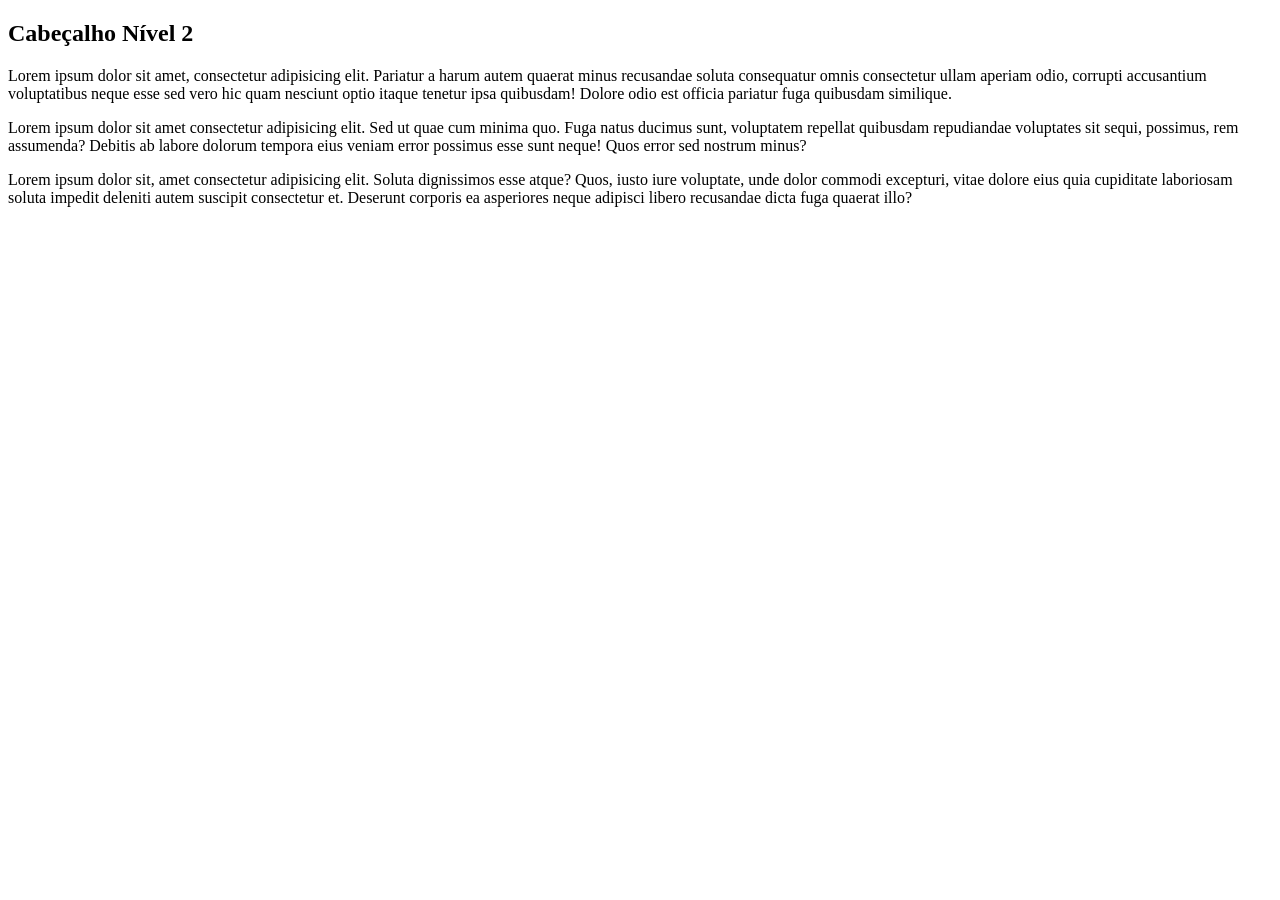
==== index.html @ 10949e0d "Add files via upload" ====
<!DOCTYPE html>
<html lang="pt-br">
<head>
    <meta charset="UTF-8">
    <meta name="viewport" content="width=device-width, initial-scale=1.0">
    <title>Questão 03 - Prova B3</title>
    <link rel="stylesheet" href="/Q3-prova3b/q03.css">
</head>
<body>
    <h2 class="cb1">Cabeçalho Nível 2</h2>

    <p>Lorem ipsum dolor sit amet, consectetur adipisicing elit. Pariatur a harum autem quaerat minus recusandae soluta consequatur omnis consectetur ullam aperiam odio, corrupti accusantium voluptatibus neque esse sed vero hic quam nesciunt optio itaque tenetur ipsa quibusdam! Dolore odio est officia pariatur fuga quibusdam similique.</p>

    <p>Lorem ipsum dolor sit amet consectetur adipisicing elit. Sed ut quae cum minima quo. Fuga natus ducimus sunt, voluptatem repellat quibusdam repudiandae voluptates sit sequi, possimus, rem assumenda? Debitis ab labore dolorum tempora eius veniam error possimus esse sunt neque! Quos error sed nostrum minus?</p>

    <p>Lorem ipsum dolor sit, amet consectetur adipisicing elit. Soluta dignissimos esse atque? Quos, iusto iure voluptate, unde dolor commodi excepturi, vitae dolore eius quia cupiditate laboriosam soluta impedit deleniti autem suscipit consectetur et. Deserunt corporis ea asperiores neque adipisci libero recusandae dicta fuga quaerat illo?</p>   
</body>
</html>
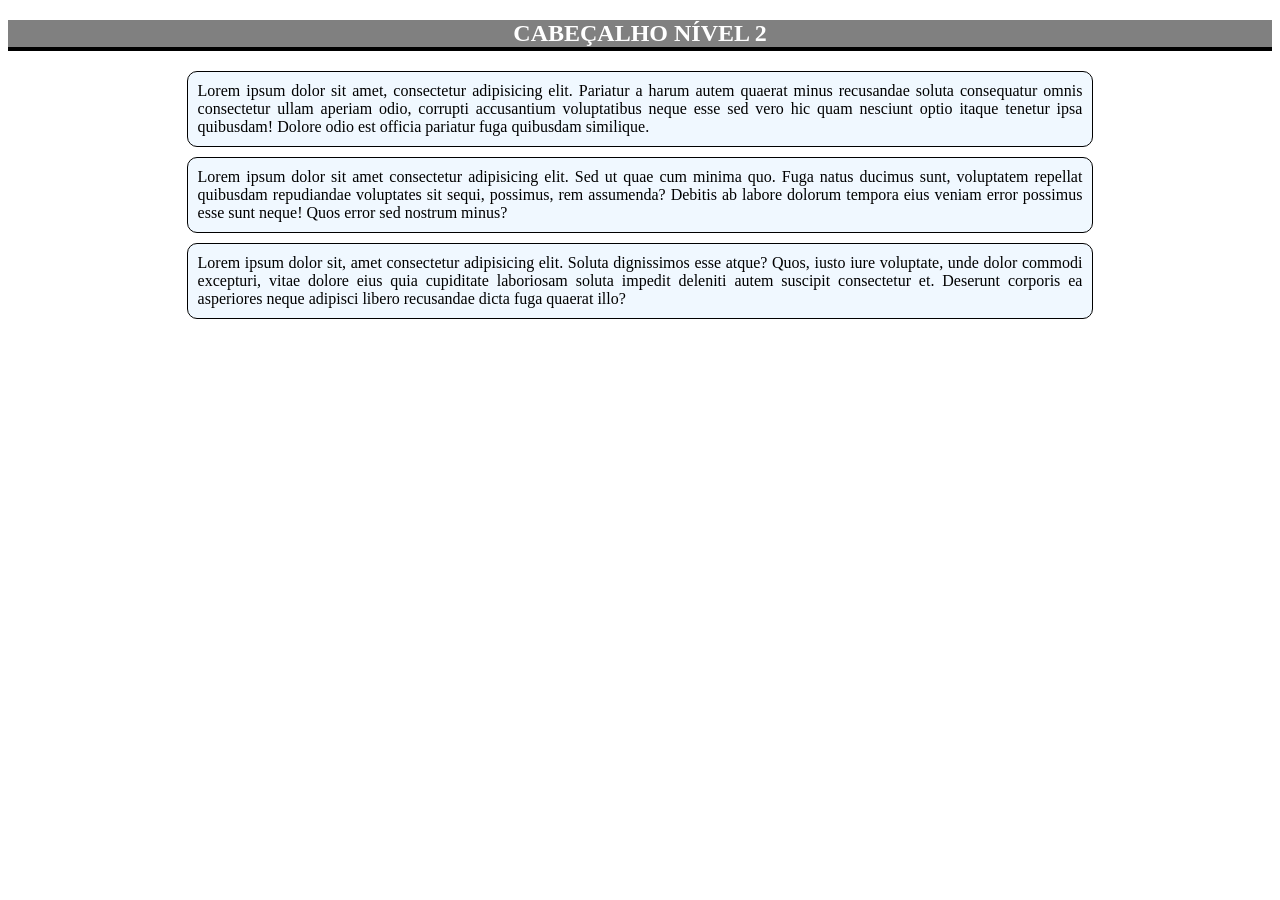
==== commit 27019c32: "alterando o endereço do href css" ====
--- a/index.html
+++ b/index.html
@@ -4,7 +4,7 @@
     <meta charset="UTF-8">
     <meta name="viewport" content="width=device-width, initial-scale=1.0">
     <title>Questão 03 - Prova B3</title>
-    <link rel="stylesheet" href="/Q3-prova3b/q03.css">
+    <link rel="stylesheet" href="q03.css">
 </head>
 <body>
     <h2 class="cb1">Cabeçalho Nível 2</h2>
@@ -15,4 +15,4 @@
 
     <p>Lorem ipsum dolor sit, amet consectetur adipisicing elit. Soluta dignissimos esse atque? Quos, iusto iure voluptate, unde dolor commodi excepturi, vitae dolore eius quia cupiditate laboriosam soluta impedit deleniti autem suscipit consectetur et. Deserunt corporis ea asperiores neque adipisci libero recusandae dicta fuga quaerat illo?</p>   
 </body>
-</html>+</html>
--- a/q03.css
+++ b/q03.css
@@ -0,0 +1,18 @@
+.cb1 {
+    color: white;
+    background-color: gray;
+    border-bottom: 4px solid black;
+    text-transform: uppercase;
+    text-align: center;
+}
+
+p {
+    background-color: aliceblue;
+    text-align: justify;
+    border: 1px solid black;
+    border-radius: 10px;
+    width: 70%;
+    margin: auto;
+    margin-bottom: 10px;
+    padding: 10px;
+}
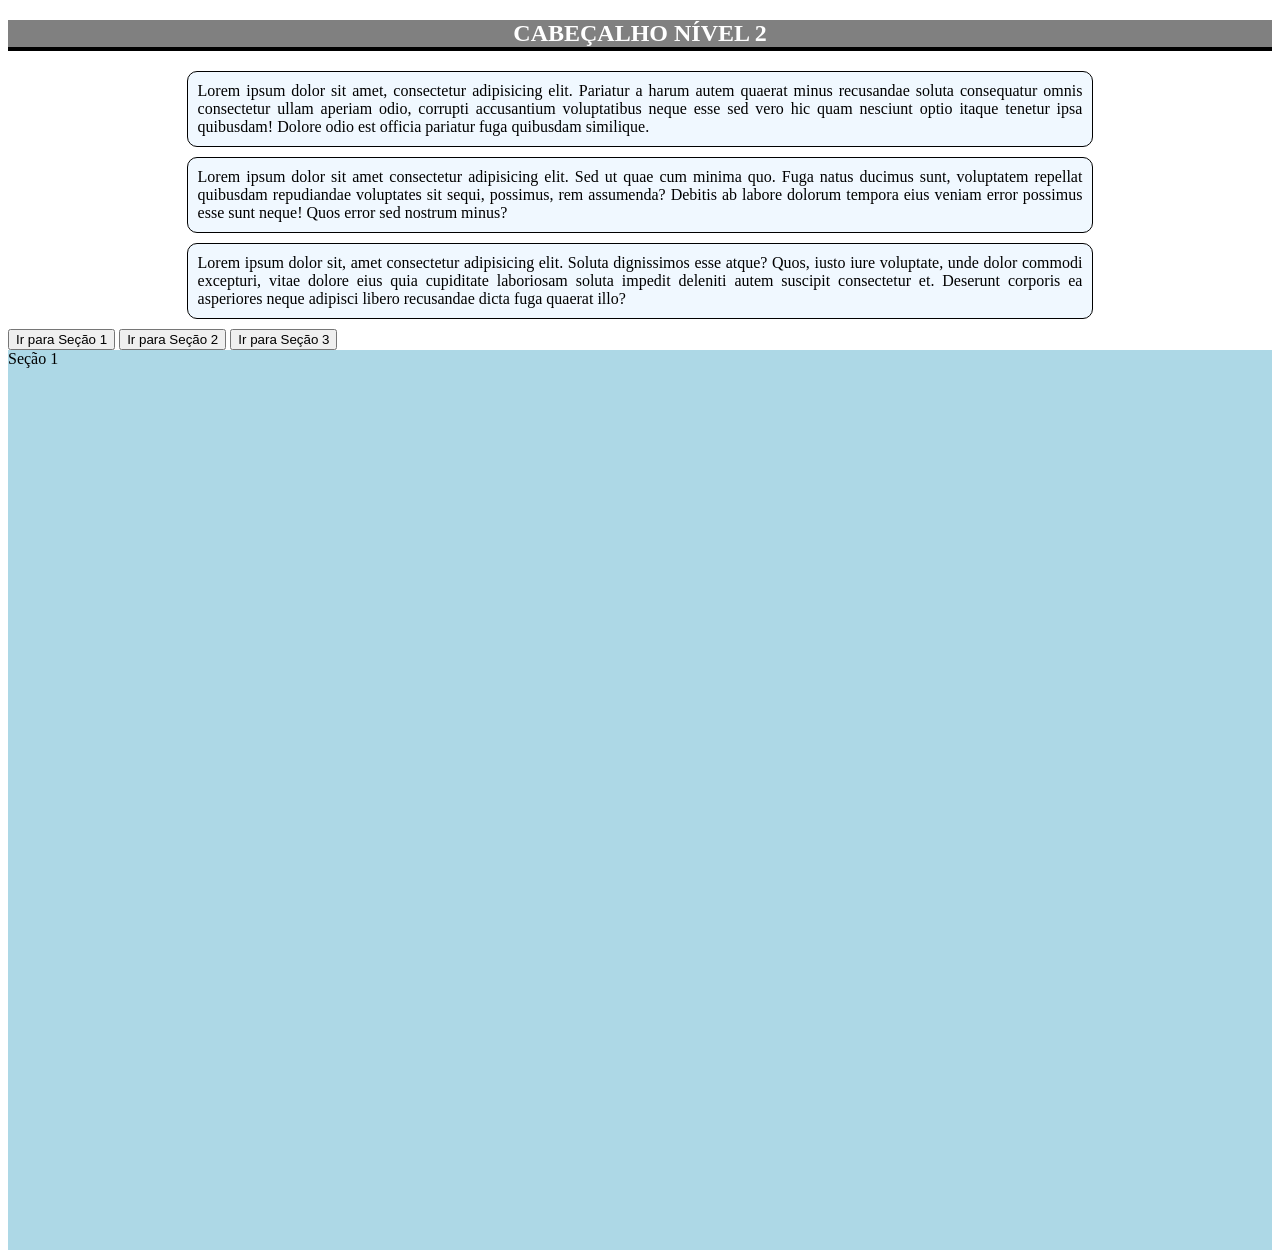
==== commit 47f51d8a: "Atualizei o código da prova do 3° Bimestre de Autoria Web, inclementando mais com uma outra parte (c" ====
--- a/index.html
+++ b/index.html
@@ -5,8 +5,24 @@
     <meta name="viewport" content="width=device-width, initial-scale=1.0">
     <title>Questão 03 - Prova B3</title>
     <link rel="stylesheet" href="q03.css">
+
+    <style>
+/* Adicione o estilo para scroll-behavior: smooth */
+.scroll-container {
+display: flex;
+overflow-x: scroll;
+scroll-behavior: smooth;
+width: 100%;
+}
+.section {
+min-width: 100vw;
+height: 100vh;
+}
+</style>
+    
 </head>
 <body>
+    <!-- Código HTML da Porva de Autoria Web - 3B -->
     <h2 class="cb1">Cabeçalho Nível 2</h2>
 
     <p>Lorem ipsum dolor sit amet, consectetur adipisicing elit. Pariatur a harum autem quaerat minus recusandae soluta consequatur omnis consectetur ullam aperiam odio, corrupti accusantium voluptatibus neque esse sed vero hic quam nesciunt optio itaque tenetur ipsa quibusdam! Dolore odio est officia pariatur fuga quibusdam similique.</p>
@@ -14,5 +30,28 @@
     <p>Lorem ipsum dolor sit amet consectetur adipisicing elit. Sed ut quae cum minima quo. Fuga natus ducimus sunt, voluptatem repellat quibusdam repudiandae voluptates sit sequi, possimus, rem assumenda? Debitis ab labore dolorum tempora eius veniam error possimus esse sunt neque! Quos error sed nostrum minus?</p>
 
     <p>Lorem ipsum dolor sit, amet consectetur adipisicing elit. Soluta dignissimos esse atque? Quos, iusto iure voluptate, unde dolor commodi excepturi, vitae dolore eius quia cupiditate laboriosam soluta impedit deleniti autem suscipit consectetur et. Deserunt corporis ea asperiores neque adipisci libero recusandae dicta fuga quaerat illo?</p>   
+    <!-- -->
+
+<button onclick="scrollToSection(1)">Ir para Seção 1</button>
+<button onclick="scrollToSection(2)">Ir para Seção 2</button>
+<button onclick="scrollToSection(3)">Ir para Seção 3</button>
+
+<div class="scroll-container" id="scrollContainer">
+<div class="section" style="background-color: lightblue;">Seção 1</div>
+<div class="section" style="background-color: lightgreen;">Seção 2</div>
+<div class="section" style="background-color: lightcoral;">Seção 3</div>
+</div>
+
+
+<script>
+function scrollToSection(sectionNumber) {
+const container = document.getElementById('scrollContainer');
+const sectionWidth = container.scrollWidth / container.children.length;
+container.scrollLeft = sectionWidth * (sectionNumber - 1);
+}
+</script>
+
 </body>
 </html>
+</body>
+</html>
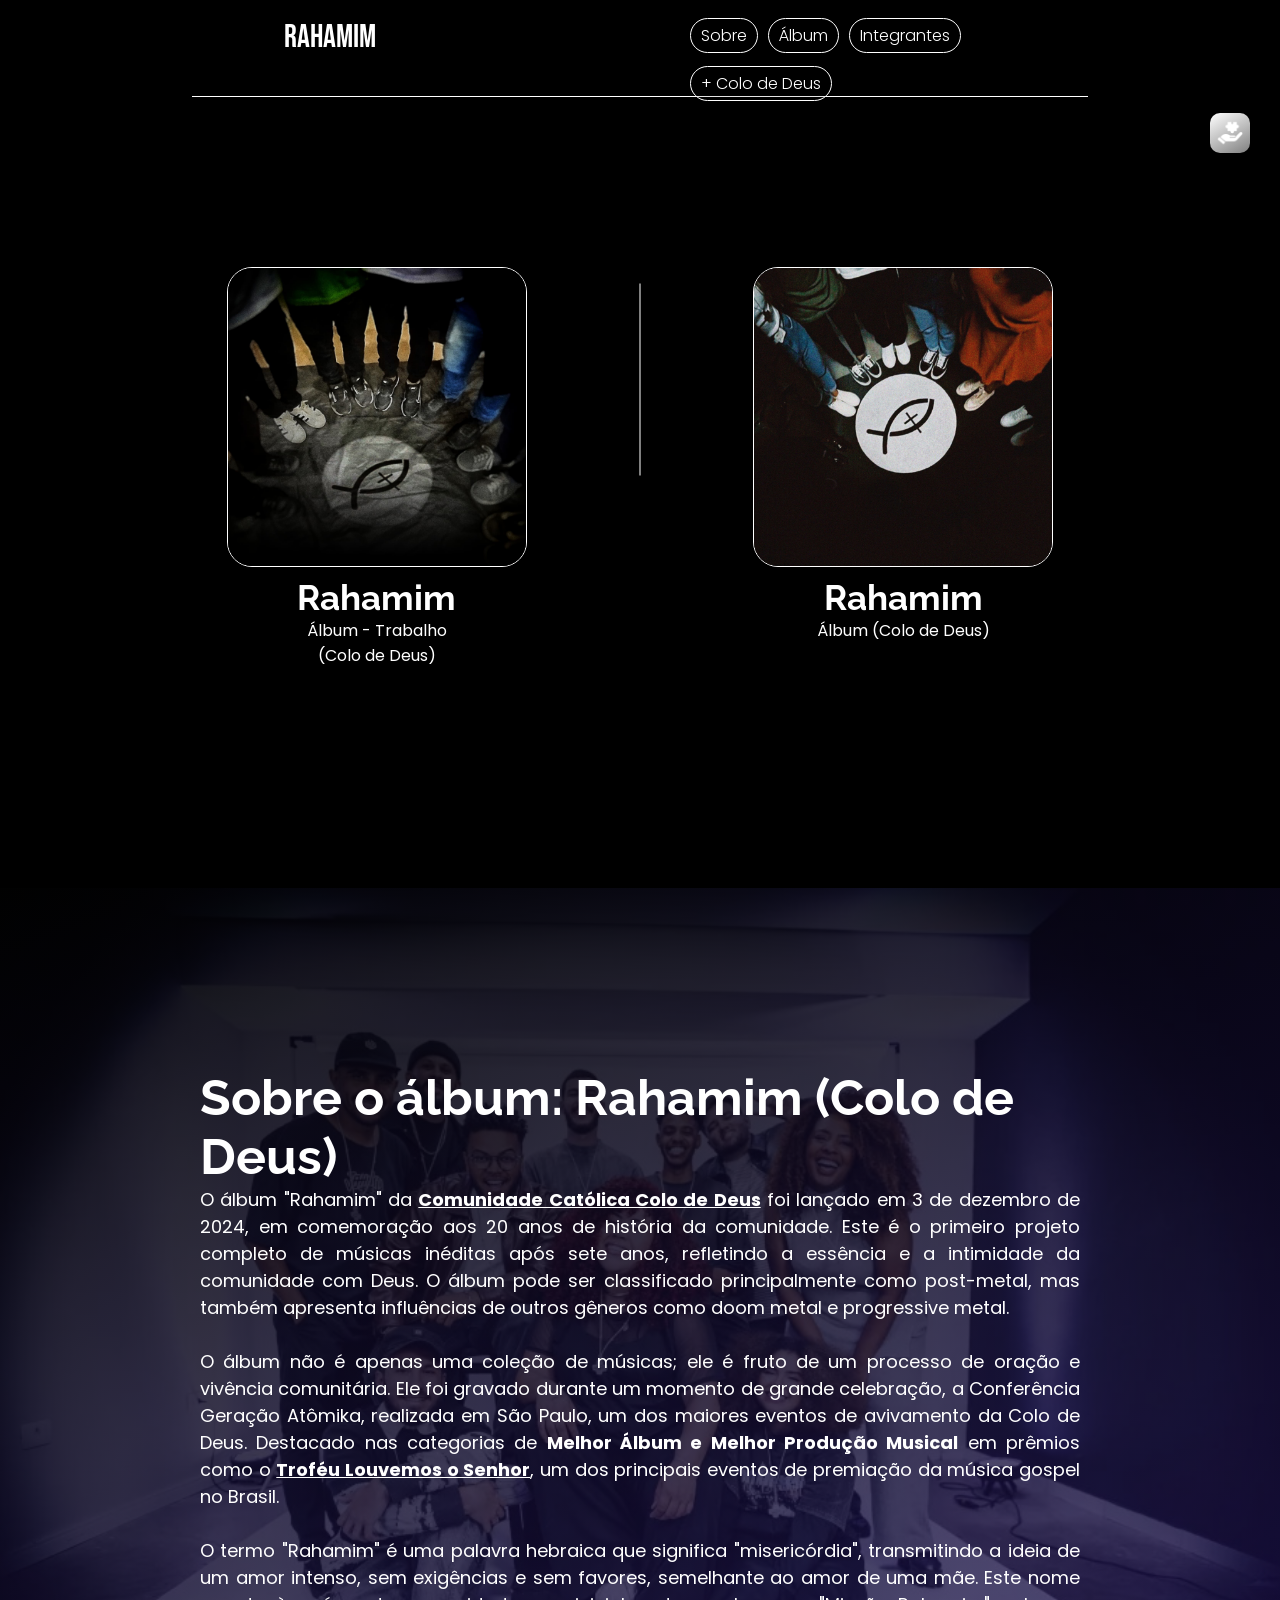
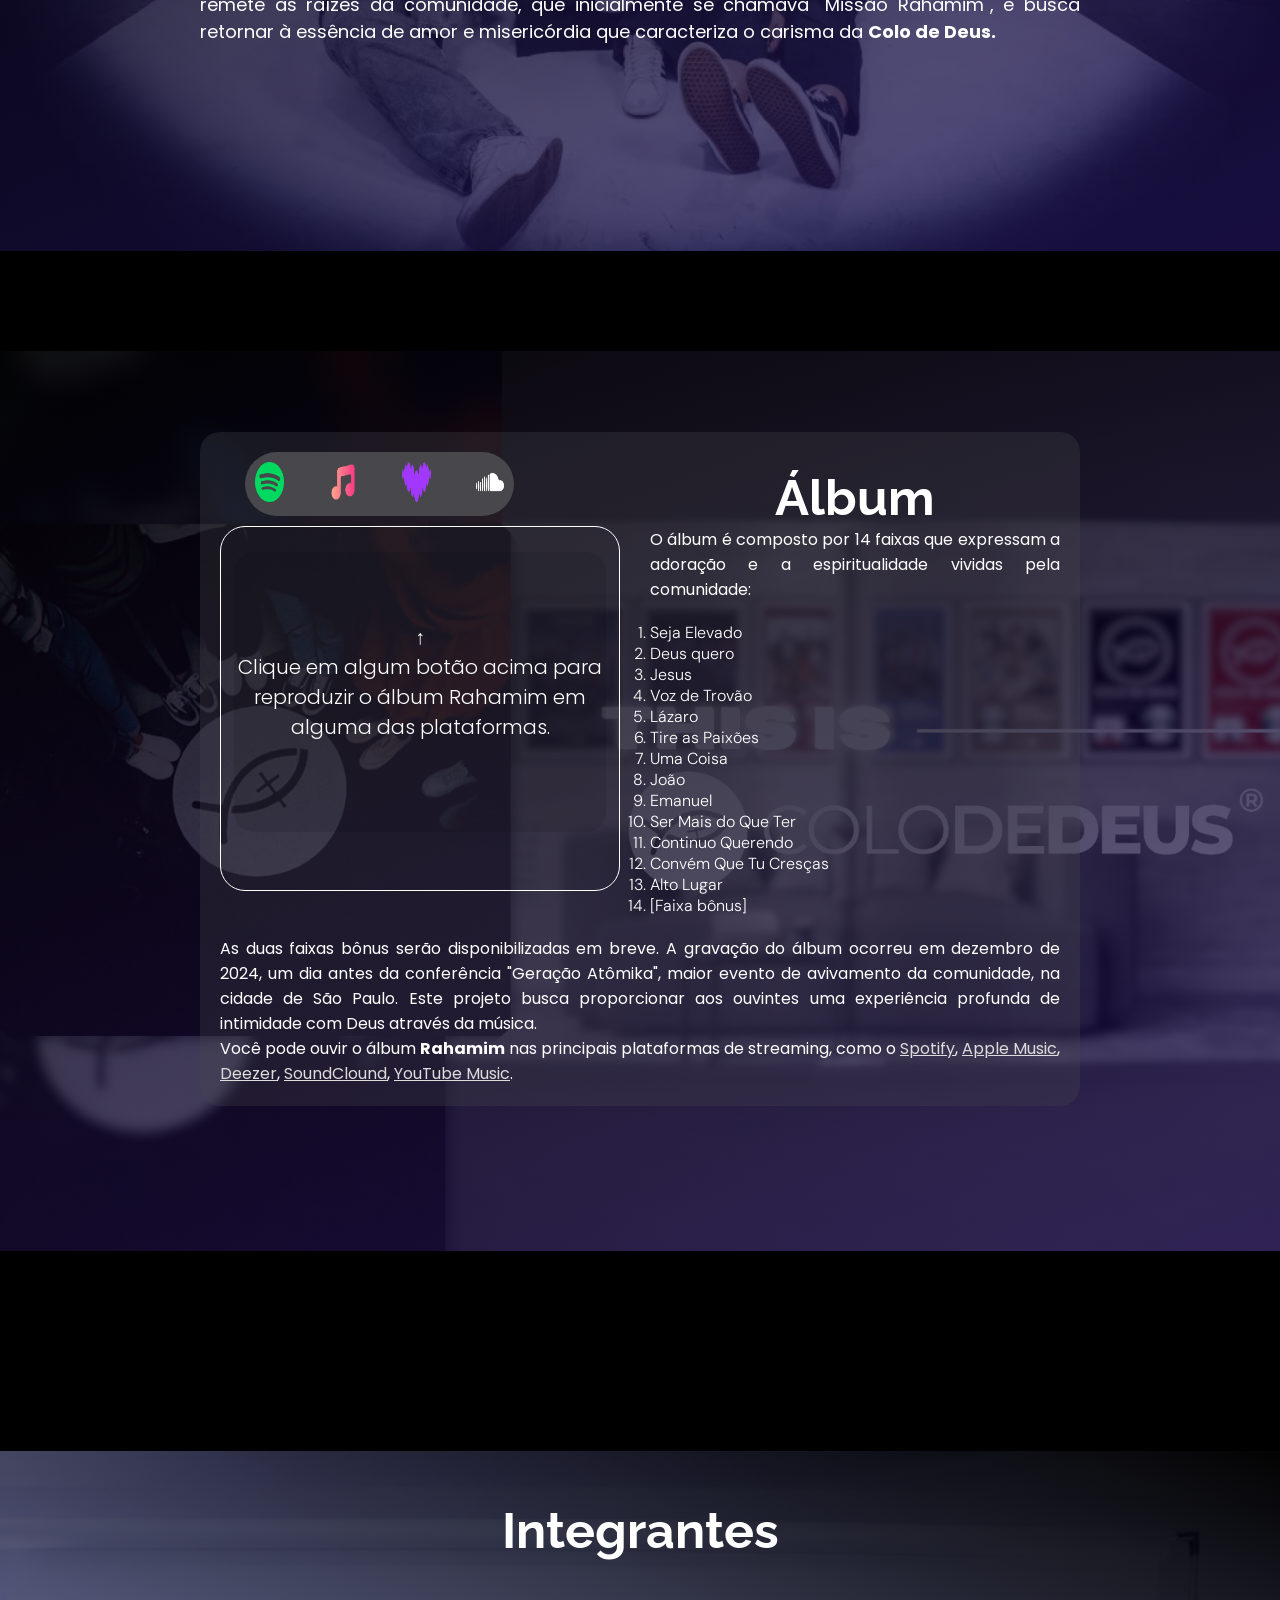
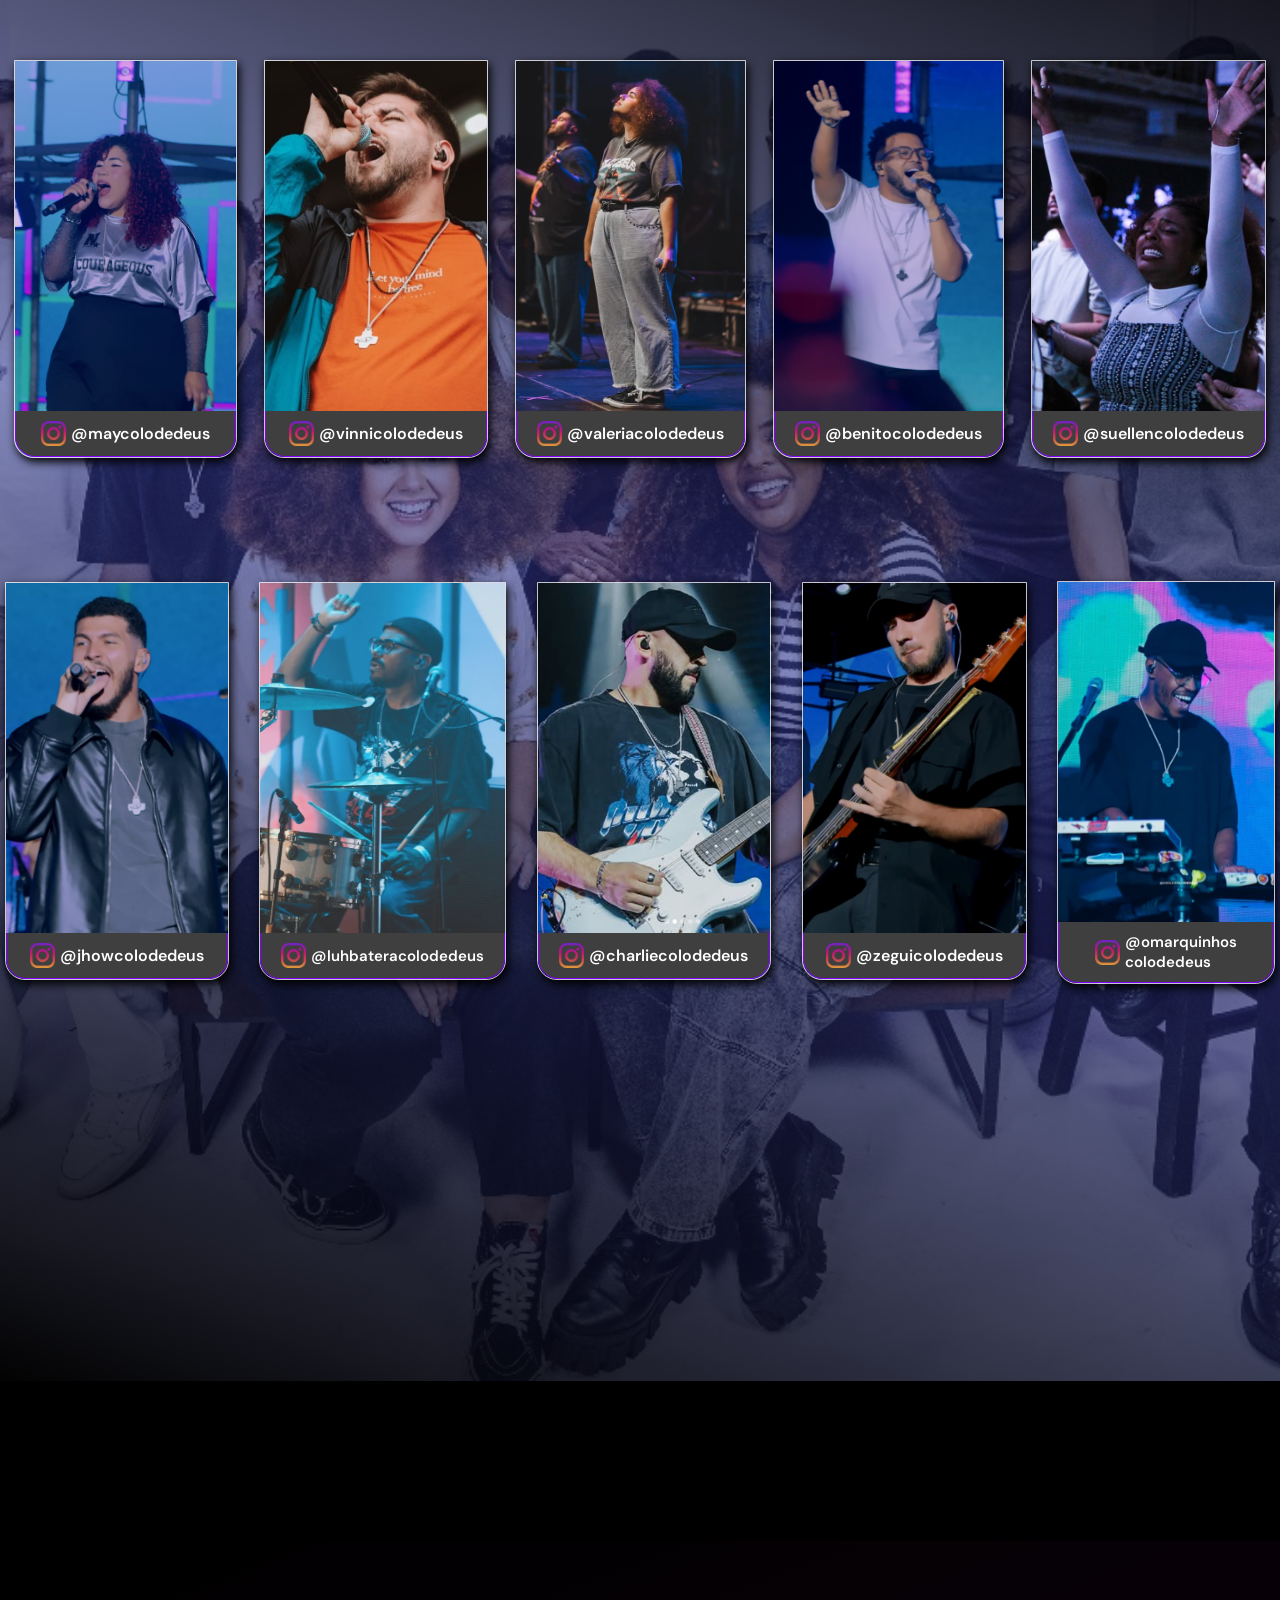
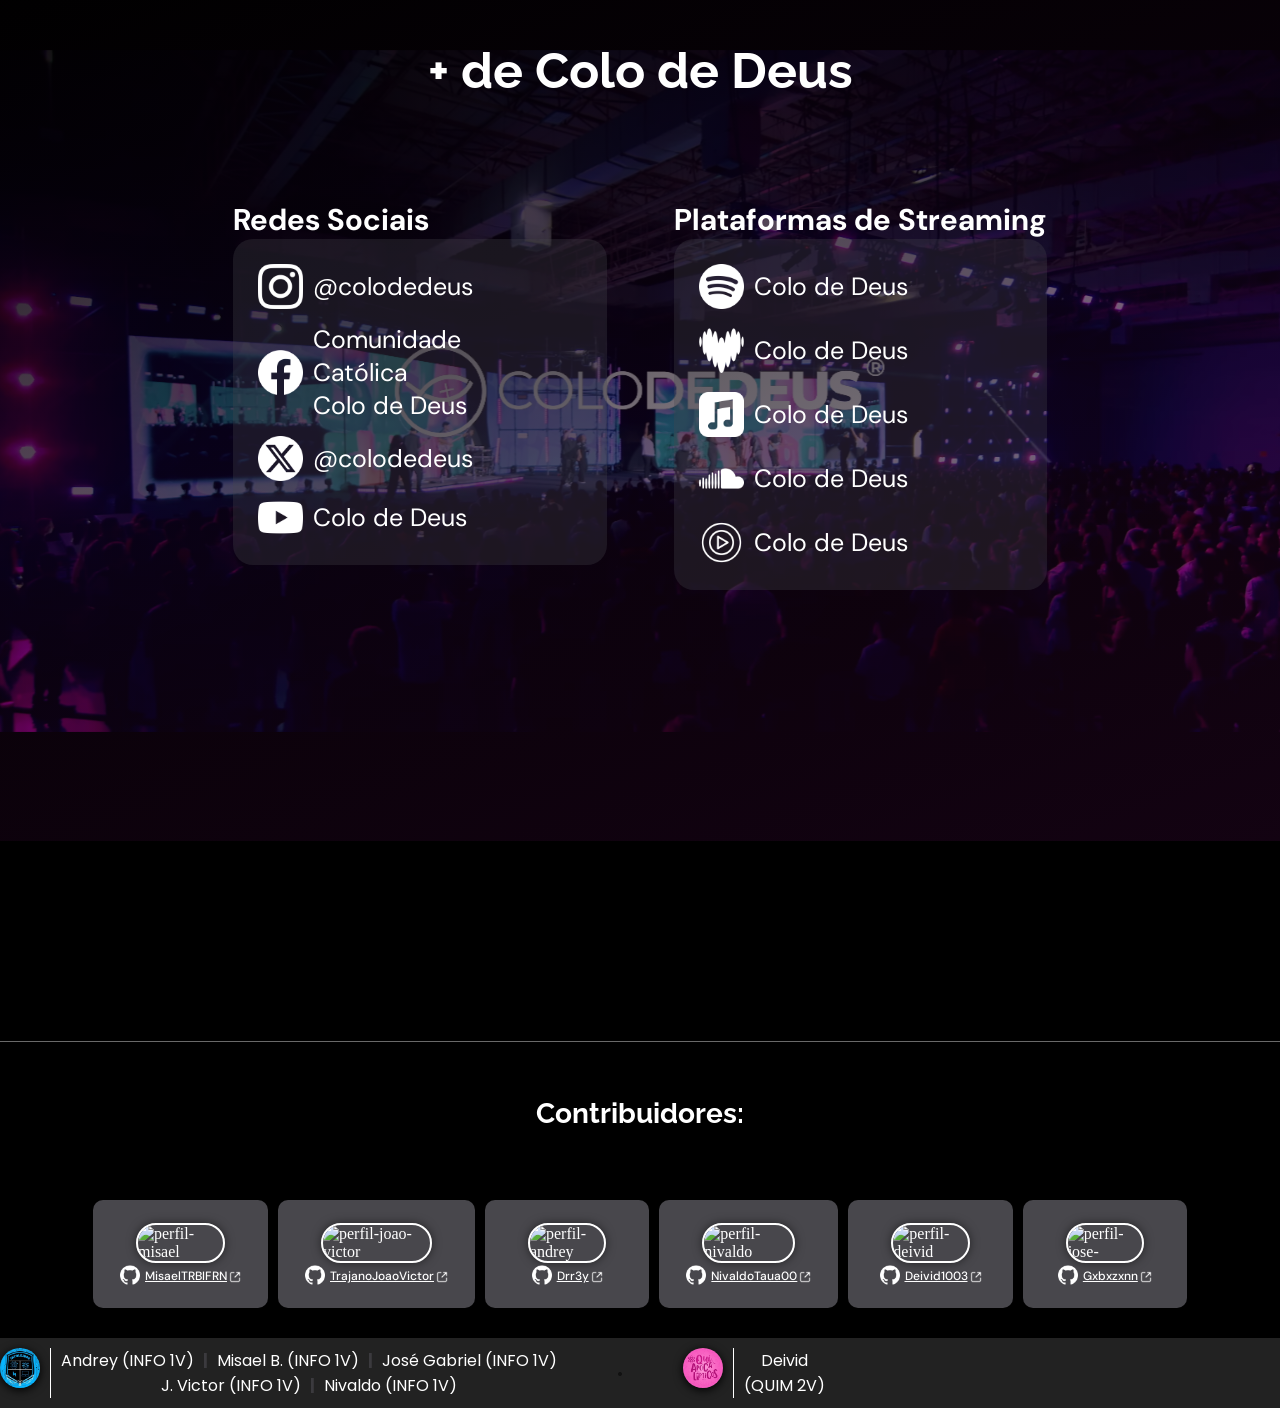
==== commit e54ab42f: "Add files via upload" ====
--- a/index.html
+++ b/index.html
@@ -3,55 +3,499 @@
 <head>
     <meta charset="UTF-8">
     <meta name="viewport" content="width=device-width, initial-scale=1.0">
-    <title>Questão 03 - Prova B3</title>
-    <link rel="stylesheet" href="q03.css">
-
-    <style>
-/* Adicione o estilo para scroll-behavior: smooth */
-.scroll-container {
-display: flex;
-overflow-x: scroll;
-scroll-behavior: smooth;
-width: 100%;
-}
-.section {
-min-width: 100vw;
-height: 100vh;
-}
-</style>
-    
+    <title>Rahamim (álbum) - Arte I</title>
+    <link rel="icon" href="images/icons/icon-cd.ico" type="image.ico">
+    <link rel="stylesheet" href="styles/style.css">
+    <link rel="stylesheet" href="styles/mobile.css">
 </head>
 <body>
-    <!-- Código HTML da Porva de Autoria Web - 3B -->
-    <h2 class="cb1">Cabeçalho Nível 2</h2>
-
-    <p>Lorem ipsum dolor sit amet, consectetur adipisicing elit. Pariatur a harum autem quaerat minus recusandae soluta consequatur omnis consectetur ullam aperiam odio, corrupti accusantium voluptatibus neque esse sed vero hic quam nesciunt optio itaque tenetur ipsa quibusdam! Dolore odio est officia pariatur fuga quibusdam similique.</p>
-
-    <p>Lorem ipsum dolor sit amet consectetur adipisicing elit. Sed ut quae cum minima quo. Fuga natus ducimus sunt, voluptatem repellat quibusdam repudiandae voluptates sit sequi, possimus, rem assumenda? Debitis ab labore dolorum tempora eius veniam error possimus esse sunt neque! Quos error sed nostrum minus?</p>
-
-    <p>Lorem ipsum dolor sit, amet consectetur adipisicing elit. Soluta dignissimos esse atque? Quos, iusto iure voluptate, unde dolor commodi excepturi, vitae dolore eius quia cupiditate laboriosam soluta impedit deleniti autem suscipit consectetur et. Deserunt corporis ea asperiores neque adipisci libero recusandae dicta fuga quaerat illo?</p>   
-    <!-- -->
-
-<button onclick="scrollToSection(1)">Ir para Seção 1</button>
-<button onclick="scrollToSection(2)">Ir para Seção 2</button>
-<button onclick="scrollToSection(3)">Ir para Seção 3</button>
-
-<div class="scroll-container" id="scrollContainer">
-<div class="section" style="background-color: lightblue;">Seção 1</div>
-<div class="section" style="background-color: lightgreen;">Seção 2</div>
-<div class="section" style="background-color: lightcoral;">Seção 3</div>
-</div>
-
-
-<script>
-function scrollToSection(sectionNumber) {
-const container = document.getElementById('scrollContainer');
-const sectionWidth = container.scrollWidth / container.children.length;
-container.scrollLeft = sectionWidth * (sectionNumber - 1);
-}
-</script>
-
+
+    <header id="main-header">
+        <div class="container">
+            <div class="rahamim-link-index">
+                <a href="index.html" class="a-h1">
+                    <h1>Rahamim</h1>
+                </a>
+            </div>
+            <nav id="navId">
+                <img src="images/icons/burguer-icon.png" alt="burger-icon" class="burger-icon" onclick="clickMenu()">
+                <img src="/images/icons/cancel-icon.png" alt="cancel-icon" class="cancel-icon">
+                <div id="itemsNav">
+                    <ul>
+                        <li>
+                            <a href="#sobre" class="a-sobre">Sobre</a>
+                        </li>
+                        <li>
+                            <a href="#album" class="a-album">Álbum</a>
+                        </li>
+                        <li>
+                            <a href="#int" class="a-integrantes">Integrantes</a>
+                        </li>
+                        <li>
+                            <a href="#coloDeDeus" id="cd" class="a-cd">+ Colo de Deus</a>
+                        </li>
+                    </ul>
+                </div>
+            </nav>
+        </div>
+    </header>
+
+    <div class="contribuir" id="contribuidores">
+        <a href="#f-contribuidores" class="cont">
+            <img src="images/icons/contribuir-icon.png" alt="icon-contribuir">
+            <p class="tooltip-text-cont-ts">Contribuidores</p>
+        </a>
+    </div>
+
+    <hr>
+    
+    <main>
+        <section id="inicio">
+            <article class="main-trb1">
+                <div class="main-box-trb">
+                    <a href="images/album-trabalho.png" target="_blank" class="orig">
+                        <img src="images/album-trabalho.png" alt="rahamim-capa" class="main-img">
+                        <p class="tooltip-text-orig-trb1" id="tooltip-text-orig">Álbum reproduzido</p>
+                        <img src="images/icons/link-externo-icon.png" alt="extern-link-icon" class="extern-link-icon">
+                    </a>
+                </div>
+                <h4>Rahamim </h4>
+                <p>Álbum  - Trabalho <br> (Colo de Deus)</p>
+                
+            </article>
+            <article class="main-trb2">
+                
+                <div class="main-box-trb2">
+                    <a href="images/rahamim-cd.jpg" target="_blank" class="orig">
+                        <img src="images/rahamim-cd.jpg" alt="rahamim-capa" class="main-img">
+                        <p class="tooltip-text-orig" id="tooltip-text-orig">Álbum original</p>
+                        <img src="images/icons/link-externo-icon.png" alt="extern-link-icon" class="extern-link-icon">
+                    </a>
+                </div>
+                <h4>Rahamim</h4>
+                <p>Álbum (Colo de Deus)</p>
+                
+            </article>
+        </section>
+        
+        <section id="sobre">
+            <article class="sobre-art">
+                <h2 class="main-h2">Sobre o álbum: Rahamim (Colo de Deus)</h2>
+                
+                <p>O álbum "Rahamim" da <b><a href="https://www.colodedeus.com/" target="_blank" class="m-a">Comunidade Católica Colo de Deus</a></b> foi lançado em 3 de dezembro de 2024, em comemoração aos 20 anos de história da comunidade. Este é o primeiro projeto completo de músicas inéditas após sete anos, refletindo a essência e a intimidade da comunidade com Deus. O álbum pode ser classificado principalmente como post-metal, mas também apresenta influências de outros gêneros como doom metal e progressive metal. 
+
+                <br><br>
+
+                O álbum não é apenas uma coleção de músicas; ele é fruto de um processo de oração e vivência comunitária. Ele foi gravado durante um momento de grande celebração, a Conferência Geração Atômika, realizada em São Paulo, um dos maiores eventos de avivamento da Colo de Deus. Destacado nas categorias de <b>Melhor Álbum e Melhor Produção Musical</b> em prêmios como o <b><a href="https://tv.cancaonova.com/programa/trofeu-louvemos-o-senhor/" target="_blank" class="m-a">Troféu Louvemos o Senhor</a></b>, um dos principais eventos de premiação da música gospel no Brasil.
+                    
+                <br><br>
+
+                O termo "Rahamim" é uma palavra hebraica que significa "misericórdia", transmitindo a ideia de um amor intenso, sem exigências e sem favores, semelhante ao amor de uma mãe. Este nome remete às raízes da comunidade, que inicialmente se chamava "Missão Rahamim", e busca retornar à essência de amor e misericórdia que caracteriza o carisma da <b>Colo de Deus.</b></br>
+
+                </article>
+        </section>
+
+        <section id="album">
+            <article class="art-album">
+
+                <!-- Copilot generated -->
+                <div id="streamingOptions">
+                    <div class="iframes">
+                        <a onclick="changeIframe('spotify')" class="sp">
+                            <img src="/images/icons/spotify-icon-nobg.png" alt="Spotify">
+                            <p class="tooltip-text-sp">Spotify</p>
+                        </a>
+                    
+                        <a onclick="changeIframe('apple')" class="ap">
+                            <img src="/images/icons/am-icon-nobg.png" alt="Apple Music"> 
+                            <p class="tooltip-text-ap">Apple Music</p>
+                        </a>
+                    
+                        <a onclick="changeIframe('deezer')" class="de">
+                            <img src="/images/icons/deezer-icon-nogb.png" alt="Deezer">
+                            <p class="tooltip-text-de">Deezer</p>
+                        </a>
+                    
+                        <a onclick="changeIframe('soundcloud')" class="sc">
+                            <img src="/images/icons/soundcloud-icon.png" alt="SoundCloud">
+                            <p class="tooltip-text-sc">SoundClound</p>
+                        </a>
+                    </div>
+                    
+                    <iframe id="boxIframe" width="400" height="365" frameborder="0" allowtransparency="true" allow="encrypted-media" src="a.html">
+                    </iframe>
+
+                </div>
+
+                <h2 class="title-album">Álbum</h2>
+
+                <p class="p-album">O álbum é composto por 14 faixas que expressam a adoração e a espiritualidade vividas pela comunidade:
+                </p>
+
+                <ol class="musicas">    
+                    <li>Seja Elevado</li>
+                    <li>Deus quero</li>
+                    <li>Jesus</li>
+                    <li>Voz de Trovão</li>
+                    <li>Lázaro</li>
+                    <li>Tire as Paixões</li>
+                    <li>Uma Coisa</li>
+                    <li>João</li>
+                    <li>Emanuel</li>
+                    <li>Ser Mais do Que Ter</li>
+                    <li>Continuo Querendo</li>
+                    <li>Convém Que Tu Cresças</li>
+                    <li>Alto Lugar</li>
+                    <li>[Faixa bônus]</li>
+                </ol>
+                <p>As duas faixas bônus serão disponibilizadas em breve.
+                    A gravação do álbum ocorreu em dezembro de 2024, um dia antes da conferência "Geração Atômika", maior evento de avivamento da comunidade, na cidade de São Paulo. Este projeto busca proporcionar aos ouvintes uma experiência profunda de intimidade com Deus através da música.
+                    <br>
+                    Você pode ouvir o álbum <b>Rahamim</b> nas principais plataformas de streaming, como o 
+                    <a href="https://open.spotify.com/intl-pt/album/2S815H9WNQOhHU3jviAyqM?si=Y8VjL4ZXQn-hs0il_oJakA" target="_blank" class="a-sp">Spotify</a>, 
+                    <a href="https://music.apple.com/pt/album/rahamim/1782195660" target="_blank" class="a-am">Apple Music</a>, 
+                    <a href="https://deezer.page.link/skzeUM6SeK9wL3Pg6" target="_blank" class="a-de">Deezer</a>, 
+                    <a href="https://soundcloud.com/colodedeus/sets/rahamim-4?utm_source=clipboard&utm_campaign=wtshare&utm_medium=widget&utm_content=https%253A%252F%252Fsoundcloud.com%252Fcolodedeus%252Fsets%252Frahamim-4" target="_blank" class="a-sc">SoundClound</a>, 
+                    <a href="https://music.youtube.com/playlist?list=OLAK5uy_kKvP1IwUneSCOeg9b4y6Ef0PcdqsPXBMQ&si=kKPxIAAWjjGvR-Nk" target="_blank" class="a-ym">YouTube Music</a>.
+                </p> 
+            </article>
+        </section>
+
+        <section id="integrantes">
+            <article class="int-art">
+                <h2 class="main-h2" id="int">Integrantes</h2>
+
+                <div class="int-content">
+                    <div class="first-int-content">
+
+                        <div class="may-integrantes">
+                            <img src="images/mayara-hr.png" alt="mayara-hr">
+                            <div class="text-bottom-int">
+                                <a href="https://www.instagram.com/maycolodedeus?utm_source=ig_web_button_share_sheet&igsh=ZDNlZDc0MzIxNw==" target="_blank">
+                                    <img src="images/icons/instagram-icon-rgb.png" alt="instagram-icon-rgb" class="insta-rgb">
+                                    @maycolodedeus
+                                </a>
+                            </div>
+                        </div>
+
+                        <div class="vinni-integrantes">
+                            <img src="images/vinni-hr.jpg" alt="vinni-hr">
+                            <div class="text-bottom-int">
+                                <a href="https://www.instagram.com/vinnicolodedeus?utm_source=ig_web_button_share_sheet&igsh=ZDNlZDc0MzIxNw==" target="_blank">
+                                    <img src="images/icons/instagram-icon-rgb.png" alt="instagram-icon-rgb" class="insta-rgb">
+                                    @vinnicolodedeus
+                                </a>
+                            </div>
+                        </div>
+    
+                        <div class="valeria-integrantes">
+                            <img src="images/valeria-hr.png" alt="valeria-hr">
+                            <div class="text-bottom-int">
+                                <a href="https://www.instagram.com/valeriacolodedeus?utm_source=ig_web_button_share_sheet&igsh=ZDNlZDc0MzIxNw==" target="_blank">
+                                    <img src="images/icons/instagram-icon-rgb.png" alt="instagram-icon-rgb" class="insta-rgb">
+                                    @valeriacolodedeus
+                                </a>
+                            </div>
+                        </div>
+
+                        <div class="benito-integrantes">
+                            <img src="images/benito-hr.png" alt="benito-hr">
+                            <div class="text-bottom-int">
+                                <a href="https://www.instagram.com/benitocolodedeus?utm_source=ig_web_button_share_sheet&igsh=ZDNlZDc0MzIxNw==" target="_blank">
+                                    <img src="images/icons/instagram-icon-rgb.png" alt="instagram-icon-rgb" class="insta-rgb">
+                                    @benitocolodedeus
+                                </a>
+                            </div>
+                        </div>
+                        
+                        <div class="suellen-integrantes">
+                            <img src="images/suellen-hr.png" alt="suellen-hr">
+                            <div class="text-bottom-int">
+                                <a href="https://www.instagram.com/suellencolodedeus?utm_source=ig_web_button_share_sheet&igsh=ZDNlZDc0MzIxNw==" target="_blank">
+                                    <img src="images/icons/instagram-icon-rgb.png" alt="instagram-icon-rgb" class="insta-rgb">
+                                    @suellencolodedeus
+                                </a>
+                            </div>
+                        </div>
+                    </div>
+
+                    <div class="second-int-content">
+                        <div class="jhow-integrantes">
+                            <img src="images/jhow-hr.png" alt="jhow-hr">
+                            <div class="text-bottom-int">
+                                <a href="https://www.instagram.com/jhowcolodedeus?utm_source=ig_web_button_share_sheet&igsh=ZDNlZDc0MzIxNw==" target="_blank">
+                                    <img src="images/icons/instagram-icon-rgb.png" alt="instagram-icon-rgb" class="insta-rgb">
+                                    @jhowcolodedeus
+                                </a>
+                            </div>
+                        </div>
+    
+                        <div class="luh-integrantes">
+                            <img src="images/luh-hr.png" alt="luh-hr">
+                            <div class="text-bottom-int">
+                                <a href="https://www.instagram.com/luhbateracolodedeus?utm_source=ig_web_button_share_sheet&igsh=ZDNlZDc0MzIxNw==" target="_blank">
+                                    <img src="images/icons/instagram-icon-rgb.png" alt="instagram-icon-rgb" class="insta-rgb">
+                                    @luhbateracolodedeus
+                                </a>
+                            </div>
+                        </div>
+    
+                        <div class="charlie-integrantes">
+                            <img src="images/charlie-hr.png" alt="charlie-hr">
+                            <div class="text-bottom-int">
+                                <a href="https://www.instagram.com/charliecolodedeus?utm_source=ig_web_button_share_sheet&igsh=ZDNlZDc0MzIxNw==" target="_blank">
+                                    <img src="images/icons/instagram-icon-rgb.png" alt="instagram-icon-rgb" class="insta-rgb">
+                                    @charliecolodedeus
+                                </a>
+                            </div>
+                        </div>
+    
+                        <div class="zegui-integrantes">
+                            <img src="images/zegui-vh.png" alt="zegui-hr">
+                            <div class="text-bottom-int">
+                                <a href="https://www.instagram.com/zeguicolodedeus?utm_source=ig_web_button_share_sheet&igsh=ZDNlZDc0MzIxNw==" target="_blank">
+                                    <img src="images/icons/instagram-icon-rgb.png" alt="instagram-icon-rgb" class="insta-rgb">
+                                    @zeguicolodedeus
+                                </a>
+                            </div>
+                        </div>
+                        
+                        <div class="marquinhos-integrantes">
+                            <img src="images/marquinhos-hr.png" alt="marquinhos-hr">
+                            <div class="text-bottom-int">
+                                <a href="https://www.instagram.com/omarquinhoscolodedeus?utm_source=ig_web_button_share_sheet&igsh=ZDNlZDc0MzIxNw==" target="_blank">
+                                    <img src="images/icons/instagram-icon-rgb.png" alt="instagram-icon-rgb" class="insta-rgb">
+                                    @omarquinhos <br> colodedeus
+                                </a>
+                            </div>
+                        </div>
+                    </div>
+
+                </div>
+
+            </article>
+        </section>
+
+        <section id="coloDeDeus">
+            <article class="art-cd">
+                <h2 id="h2-cd">+ de Colo de Deus</h2>
+
+                <div class="cd-container">
+                    <div class="redes-art">
+                        <h4>Redes Sociais</h4>
+                        <div class="container-redes">
+                            <!-- Instagram -->
+                            <div class="instagram"> 
+                                <a href="https://www.instagram.com/colodedeus?utm_source=ig_web_button_share_sheet&igsh=ZDNlZDc0MzIxNw==" target="_blank">
+                                <img src="images/icons/instagram-icon.png" alt="instagram-icon" height="45">
+                                @colodedeus
+                                <img src="images/icons/link-externo-icon-lf-rg.png" alt="link-externo-icon-lf-rg" class="link-externo-icon-lf">
+                                </a>
+                            </div>
+                            
+                            <!-- Facebook -->
+                            <div class="facebook">
+                                <a href="https://www.facebook.com/colodedeus/" target="_blank" style="text-align: left;">
+                                <img src="images/icons/facebook-icon.png" alt="facebook-icon" height="45">
+                                Comunidade Católica <br> Colo de Deus 
+                                <img src="images/icons/link-externo-icon-lf-rg.png" alt="link-externo-icon-lf-rg" class="link-externo-icon-lf">
+                            </a>
+                            </div>
+
+                            <!-- Twitter -->
+                            <div class="twitter">
+                                <a href="https://x.com/colodedeus" target="_blank">
+                                <img src="images/icons/twitter-icon.png" alt="twitter-icon" height="45">
+                                @colodedeus
+                                <img src="images/icons/link-externo-icon-lf-rg.png" alt="link-externo-icon-lf-rg" class="link-externo-icon-lf">
+                            </a>
+                            </div>
+
+                            <!-- Youtube -->
+                            <div class="youtube">
+                                <a href="https://youtube.com/@comunidadecolodedeus?si=nCYWatttTFELTcov" target="_blank">
+                                <img src="images/icons/youtube-icon.png" alt="youtube-icon" height="45">
+                                Colo de Deus
+                                <img src="images/icons/link-externo-icon-lf-rg.png" alt="link-externo-icon-lf-rg" class="link-externo-icon-lf">
+                            </a>
+                            </div>
+                        </div>
+                    </div>
+
+                    <div class="stre-art">
+                        <h4>Plataformas de Streaming</h4>
+                        <div class="container-strea">
+                            <!-- Spotify -->
+                            <div class="spotify"> 
+                                <img src="images/icons/spotify-icon.png" alt="spotify-icon" height="45">
+                                <a href="https://open.spotify.com/intl-pt/artist/1AY6YtpuVujP4Pa3ibD1M1?si=d2qfxKMFQEe5wmi7b1JBSA" target="_blank">
+                                    Colo de Deus
+                                <img src="images/icons/link-externo-icon-lf-rg.png" alt="link-externo-icon-lf-rg" class="link-externo-icon-rg">
+                                </a>
+                            </div>
+                            
+                            <!-- Deezer -->
+                            <div class="deezer">
+                                <img src="images/icons/deezer-icon-nobg-white.png" alt="deezer-icon" height="45">
+                                <a href="https://deezer.page.link/PeyLW43QG18coVZw7" target="_blank">
+                                    Colo de Deus
+                                <img src="images/icons/link-externo-icon-lf-rg.png" alt="link-externo-icon-lf-rg" class="link-externo-icon-rg">
+                                </a>
+                            </div>
+
+                            <!-- Apple Music -->
+                            <div class="apple-music">
+                                <img src="images/icons/apple-music-icon.png" alt="apple-music-icon" height="45">
+                                <a href="https://music.apple.com/us/artist/colo-de-deus/967566433" target="_blank">
+                                    Colo de Deus
+                                <img src="images/icons/link-externo-icon-lf-rg.png" alt="link-externo-icon-lf-rg" class="link-externo-icon-rg">
+                                </a>
+                            </div>
+
+                            <!-- SoundColud -->
+                            <div class="soundcloud">
+                                <img src="images/icons/soundcloud-icon.png" alt="soundCloud-icon" height="45">
+                                <a href="https://soundcloud.com/colodedeus?utm_source=clipboard&utm_medium=text&utm_campaign=social_sharing" target="_blank">
+                                    Colo de Deus
+                                <img src="images/icons/link-externo-icon-lf-rg.png" alt="link-externo-icon-lf-rg" class="link-externo-icon-rg">
+                                </a>
+                            </div>
+
+                            <!-- Youtube Music -->
+                            <div class="youtube-music">
+                                <img src="images/icons/youtube-music-icon.png" alt="youtube-music-icon" height="45">
+                                <a href="https://music.youtube.com/channel/UCAaNQ4uHme-u09nyi-2x1lQ?si=qkoSEn1d0IMnM57M" target="_blank">
+                                    Colo de Deus
+                                <img src="images/icons/link-externo-icon-lf-rg.png" alt="link-externo-icon-lf-rg" class="link-externo-icon-rg">
+                                </a>
+                            </div>
+                        </div>
+                    </div>
+                </div>
+            </article>
+        </section>
+    </main>
+    
+    <a href="#top" class="inicio-a" id="btnTop">
+        <img src="/images/icons/seta-para-cima-icon.png" alt="seta-icon">
+        <p class="tooltip-text">Voltar ao início</p>
+    </a>
+
+    <footer id="f-contribuidores">
+        <h3>Contribuidores: </h3>
+        
+        <div class="f-container">
+            <div class="c-misael">
+                <ul>
+                    <li>
+                        <img src="https://avatars.githubusercontent.com/u/196438184?v=4" alt="perfil-misael" class="img-perfil">
+                    </li>
+                    <li class="li-hover">
+                        <a href="https://github.com/MisaelTRBIFRN" target="_blank">
+                            <img src="images/icons/github-icon.png" alt="github-icon" height="20px" class="github-icon">
+                            MisaelTRBIFRN                        
+                        <img src="images/icons/link-externo-icon.png" alt="extern-link-icon" class="extern-link-icon">
+                        </a>
+                    </li>
+                </ul>            
+            </div>
+            
+            <div class="c-joaov">           
+                <ul>
+                    <li>
+                        <img src="https://avatars.githubusercontent.com/u/197806275?v=4" alt="perfil-joao-victor" class="img-perfil">
+                    </li>
+                    <li class="li-hover">
+                        <a href="https://github.com/TrajanoJoaoVictor" target="_blank">
+                            <img src="images/icons/github-icon.png" alt="github-icon" height="20px" class="github-icon">
+                            TrajanoJoaoVictor                        
+                            <img src="images/icons/link-externo-icon.png" alt="extern-link-icon" class="extern-link-icon">
+                        </a>
+                    </li>
+                </ul>            
+            </div>
+            
+            <div class="c-andrey">           
+                <ul>
+                    <li>
+                        <img src="https://avatars.githubusercontent.com/u/196240243?v=4" alt="perfil-andrey" class="img-perfil">
+                    </li>
+                    <li class="li-hover">
+                        <a href="https://github.com/Drr3y" target="_blank">
+                            <img src="images/icons/github-icon.png" alt="github-icon" height="20px" class="github-icon">
+                            Drr3y                        
+                            <img src="images/icons/link-externo-icon.png" alt="extern-link-icon" class="extern-link-icon">
+                        </a>
+                    </li>
+                </ul>            
+            </div>
+
+            <div class="c-nivaldo">
+                <ul>
+                    <li>
+                        <img src="https://avatars.githubusercontent.com/u/196689547?v=4" alt="perfil-nivaldo" class="img-perfil">
+                    </li>
+                    <li class="li-hover">
+                        <a href="https://github.com/NivaldoTaua00" target="_blank">
+                            <img src="images/icons/github-icon.png" alt="github-icon" height="20px" class="github-icon">
+                            NivaldoTaua00                       
+                            <img src="images/icons/link-externo-icon.png" alt="extern-link-icon" class="extern-link-icon">
+                        </a>
+                    </li>
+                </ul>            
+            </div>
+                        
+            <div class="c-deivid">
+                <ul>
+                    <li>
+                        <img src="https://avatars.githubusercontent.com/u/197441523?v=4" alt="perfil-deivid" class="img-perfil">
+                    </li>
+                    <li class="li-hover">
+                        <a href="https://github.com/Deivid1003" target="_blank">
+                            <img src="images/icons/github-icon.png" alt="github-icon" height="20px" class="github-icon">
+                            Deivid1003  
+                            <img src="images/icons/link-externo-icon.png" alt="extern-link-icon" class="extern-link-icon">
+                        </a>
+                    </li>
+                </ul>            
+            </div>
+                        
+            <div class="c-jgabriel">
+                <ul>
+                    <li>
+                        <img src="https://avatars.githubusercontent.com/u/196236017?v=4" alt="perfil-jose-gabriel" class="img-perfil">
+                    </li>
+                    <li class="li-hover">
+                        <a href="https://github.com/Gxbxzxnn" target="_blank">
+                            <img src="images/icons/github-icon.png" alt="github-icon" height="20px" class="github-icon">
+                            Gxbxzxnn                
+                            <img src="images/icons/link-externo-icon.png" alt="extern-link-icon" class="extern-link-icon">
+                        </a>
+                    </li>
+                </ul>            
+            </div>
+        </div>
+    </footer>
+
+    <!-- By ChatGPT -->
+    <div class="carrossel-container">
+        <div class="carrossel-texto">
+            <div class="carrossel-center">
+                <img src="images/info1v-logo.jpg" alt="info1v-logo">
+                <p class="p-info1v">Andrey (INFO 1V) <b class="bar-carr">|</b> Misael B. (INFO 1V) <b class="bar-carr">|</b> José Gabriel (INFO 1V) <br> J. Victor (INFO 1V) <b class="bar-carr">|</b> Nivaldo (INFO 1V)</p>
+
+                <p class="space-carr">•</p>
+
+                <div class="quim2v-cont">
+                    <img src="images/quim2v-logo.jpg" alt="quim2v-logo">
+                    <p class="p-quim2v">Deivid <br> (QUIM 2V)</p>
+                </div>
+            </div>
+           </p>
+        </div>
+    </div>
+
+    <script src="/scripts/script.js"></script>
+                
 </body>
-</html>
-</body>
-</html>
+</html>
--- a/styles/style.css
+++ b/styles/style.css
@@ -0,0 +1,2058 @@
+/* Área de importação de fontes */
+@import url('https://fonts.googleapis.com/css2?family=Poppins:ital,wght@0,100;0,200;0,300;0,400;0,500;0,600;0,700;0,800;0,900;1,100;1,200;1,300;1,400;1,500;1,600;1,700;1,800;1,900&display=swap'); /*Parágrafos - Poppins*/
+
+@import url('https://fonts.googleapis.com/css2?family=DM+Sans:ital,opsz,wght@0,9..40,100..1000;1,9..40,100..1000&display=swap'); /*Parágrafos - DM Sans*/
+
+
+@import url('https://fonts.googleapis.com/css2?family=Raleway:ital,wght@0,100..900;1,100..900&display=swap'); /*Títulos - Raleway*/
+@import url('https://fonts.googleapis.com/css2?family=Bebas+Neue&display=swap'); /*Títulos - Bebas Neue*/
+
+/* Área geral da estilização (*, html, body.) */
+* {
+    margin: 0;
+    padding: 0;
+    box-sizing: border-box;
+    max-width: 100%;
+}
+
+html {
+    scroll-behavior: smooth;
+}
+
+body {
+    background-color: rgb(0, 0, 0);
+    height: 100vh;
+    overflow-x: hidden;
+}
+
+/* Header */
+header {
+    width: 70%;
+    margin: auto;
+    border-bottom: 1px solid white;
+    padding-bottom: 0px;
+    top: 20px;
+    left: 10%;
+    display: flex;
+}
+
+.container {
+    width: 100%;
+    display: flex;
+    max-width: 100%;
+    margin: 0 auto;
+}
+
+.rahamim-link-index a, h1 {
+    color: white;
+    text-decoration: none;
+    margin-left: 100%;
+}
+
+/* Nav */
+nav {
+    margin-left: 45%;
+}
+
+.burger-icon {
+    display: none;
+}
+
+.cancel-icon {
+    display: none;
+}
+
+nav ul li{
+    display: inline-block;
+    margin: 0px 3px;
+    margin-top: 23px;
+}
+
+nav ul li a {
+    color: white;
+    text-decoration: none;
+    background-color: rgb(0, 0, 0, 0.1);
+    border-radius: 25px;
+    border: 1px solid white;
+    transition: 0.5s;
+
+    padding: 5px 10px;
+    font-family: "Poppins", Roboto, sans-serif;
+    font-weight: 300;
+}
+
+/* copilot generated */
+@keyframes backgroundMove {
+    0% {
+        background-position: 0% 50%;
+    }
+    50% {
+        background-position: 100% 50%;
+    }
+    100% {
+        background-position: 0% 50%;
+    }
+}
+
+nav ul li a:hover {
+    background: linear-gradient(150deg, white, rgb(0, 0, 0, 0.6));
+    color: black;
+    transition: 1s;
+
+    /* copilot generated */
+    background-size: 200% 200%;
+    animation: backgroundMove 2s infinite;
+}  
+
+/* Copilot generated*/ 
+.tooltip-text-cont-ts {
+    visibility: hidden;
+    background-color: rgba(255, 255, 255, 0.411);
+    color: #fff;
+    text-align: center;
+    border-radius: 5px;
+    position: absolute;
+    z-index: 1;
+    bottom: -60%;
+    left: 50%;
+    margin-left: -45px;
+    opacity: 1;
+    padding: 5px;
+    transition: opacity 0.6s;
+    font-size: 10px;
+    transition: 0.3s;
+}
+
+.cont:hover .tooltip-text-cont-ts {
+    visibility: visible;
+    opacity: 1;
+}
+
+.cont:active .tooltip-text-cont-ts {
+    visibility: hidden;
+    opacity: 0;
+    transition: 0.1s;
+}
+
+.contribuir {
+    position: fixed;
+    right: 30px;
+    margin-top: -45px;
+    z-index: 1000;
+}
+
+.contribuir a img {
+    background: linear-gradient(150deg, white, rgb(0, 0, 0, 0.6));
+    background-size: 200% 200%;
+    border-radius: 10px;
+    padding: 5px;
+    animation: backgroundMove 3s infinite;
+}
+
+.contribuir img {
+    height: 40px;
+    transition: 0.3s;
+}
+
+.contribuir img:hover {
+    transition: 0.5s;
+    transform: scale(1.1);
+}
+
+.contribuir img:active {
+    transition: 0.5s;
+    transform: scale(1);
+}
+
+/* Main */
+main {
+    margin-top: 100px;
+    text-align: justify;
+}
+
+#sobre {
+    background: linear-gradient(160deg, rgba(0, 0, 0, 0.92), rgba(30, 13, 95, 0.6)), url("/images/cd-all.jpg") no-repeat center center;
+    background-size: cover;
+    width: 100vw; 
+    height: 107vh; 
+    padding: 200px; 
+    box-sizing: border-box; 
+    position: relative;
+}
+
+.sobre-art {
+   margin-top: -20px;
+}
+
+.main-h2 {
+    color: white;
+    font-family: "Raleway", Roboto, sans-serif;
+    font-weight: 700;
+    font-size: 50px;
+    text-align: left;
+}
+
+.main-box-trb {
+    width: 300px;
+    height: 300px;
+    overflow: hidden;
+    position: relative;
+    padding: 120px 120px;
+    border: 1px solid white;
+    border-radius: 25px;
+    position: sticky;
+    cursor: not-allowed;
+    margin-bottom: 10px;
+}
+
+.main-box-trb2 {
+    width: 300px;
+    height: 300px;
+    overflow: hidden;
+    position: relative;
+    padding: 120px 120px;
+    border: 1px solid white;
+    border-radius: 25px;
+    position: sticky;
+    margin-bottom: 10px;
+}
+
+.main-img {
+    height: 100%;
+    width: 100%;
+    object-fit: cover;
+    position: absolute;
+    top: 0;
+    left: 0;
+    transition: 0.5s;
+}
+
+.main-img:hover {
+    transform: scale(1.1);
+    transition: 0.5s;
+}
+
+.main-trb1, .main-trb2 {
+    text-align: center;
+}
+
+.main-trb1 h4, .main-trb2 h4{
+    font-family: "Raleway", Roboto, sans-serif;
+    font-size: 35px;
+    color: white;
+}
+
+/* Copilot generated*/
+.tooltip-text-orig {
+    visibility: hidden;
+    background-color: rgba(77, 75, 75, 0.411);
+    color: #fff;
+    text-align: center;
+    border-radius: 5px;
+    padding: 5px 5px 3px 5px;
+    position: absolute;
+    margin-top: 50%;
+    opacity: 0;
+    font-size: 10px;
+    transition: 0.2s;
+}
+
+.orig:hover .tooltip-text-orig {
+    visibility: visible;
+    opacity: 1;
+    transition: 0.1s;
+}
+
+.orig:active .tooltip-text-orig {
+    visibility: hidden;
+    opacity: 0;
+    transition: 0.1s;
+}
+
+.tooltip-text-orig-trb1 {
+    visibility: hidden;
+    background-color: rgba(77, 75, 75, 0.411);
+    color: #fff;
+    text-align: center;
+    border-radius: 5px;
+    padding: 5px 5px 3px 5px;
+    position: absolute;
+    margin-top: 50%;
+    margin-left: -8%;
+    opacity: 0;
+    font-size: 10px;
+    transition: 0.2s;
+}
+
+.orig:hover .tooltip-text-orig-trb1 {
+    visibility: visible;
+    opacity: 1;
+    transition: 0.1s;
+}
+
+.orig:active .tooltip-text-orig-trb1 {
+    visibility: hidden;
+    opacity: 0;
+    transition: 0.1s;
+}
+
+/* Links main */
+.m-a {
+    color: white;
+    transition: 0.2s;
+}
+
+.m-a:hover {
+    opacity: 0.8;
+    transition: 0.2s;
+}
+
+.m-a:active {
+    opacity: 1;
+    transition: 0.2s;
+}
+
+.musicas {
+    font-family: "DM Sans", Roboto, sans-serif;
+    font-weight: 300;
+    margin-top: 20px;
+    margin-bottom: 20px;
+    margin-left: 41%;
+}
+
+/* ChatGPT generated*/
+.inicio-a {
+    display: none;
+    background: rgba(0, 0, 0, 0.1);
+    border-radius: 25px;
+    padding: 0 2px;
+    border: 1px solid rgba(255, 255, 255, 0.8);
+    box-shadow: 0 0 10px rgba(0, 0, 0, 0.5);
+    position: fixed;
+    bottom: 20px;
+    right: 30px;
+    z-index: 1000;
+    /*transform: scale(1);*/
+    transition: opacity 0.5s ease, transform 0.3s ease;
+    
+}
+
+.inicio-a img {
+    height: 40px;
+    transition: transform 0.3s ease-in-out;
+}
+
+.inicio-a:hover {
+    transform: scale(1.1);
+    background: linear-gradient(140deg, rgb(255, 255, 255), rgb(9, 11, 75), rgb(255, 255, 255));
+    background-size: 200% 200%;
+    animation: backgroundMove 5s infinite;
+    transition: transform 0.3s ease-in-out;
+}
+
+.inicio-a:active {
+    transform: scale(0.9);
+    transition: 0.5s;
+}
+
+.tooltip-text {
+    visibility: hidden;
+    background-color: rgba(255, 255, 255, 0.411);
+    color: #ffffff;
+    text-align: center;
+    border-radius: 5px;
+    padding: 5px;
+    position: absolute;
+    z-index: 1001;
+    bottom: 50px;
+    left: 50%;
+    transform: translateX(-100%);
+    opacity: 0;
+    font-size: 12px;
+    width: 80px;
+    transition: all 0.3s ease-in-out;
+}
+
+.inicio-a:hover .tooltip-text {
+    visibility: visible;
+    opacity: 1;
+}
+
+.inicio-a:active .tooltip-text {
+    opacity: 0;
+    transition: 0.1s;
+}
+
+.hidden {
+    display: none;
+    pointer-events: none;
+    opacity: 0;
+    transition: opacity 0.5s ease-out;
+}
+
+.visible {
+    display: block;
+    pointer-events: auto;
+    opacity: 1;
+    transition: opacity 0.5s ease-in;
+}
+
+#sobre p {
+    font-size: 18px;
+}
+
+/* Sections */
+#inicio {
+    display: flex;
+    margin-top: 170px;
+    margin-bottom: 220px;
+    justify-content: center;
+    justify-content: space-evenly;
+}
+
+hr {
+    border: none;
+    height: 1px;
+    background-color: white;
+    transform: rotate(90deg);
+    width: 15%;
+    margin-left: 42.5%;
+    margin-top: 22%; /* Aumentei 1% da linha vertical do início */
+    position: absolute;
+}
+
+.title-album {
+    color: white;
+    font-size: 50px;
+    font-family: "Raleway", Roboto, sans-serif;
+    text-align: center;
+    margin-top: -58px;
+}
+
+.musicas li {
+    color: white;
+}
+
+.musicas li a {
+    text-decoration: none;
+    color: white;
+    transition: 0.5s;
+}
+
+#album {
+    width: 80%;
+    margin: auto;
+    margin-top: 100px;
+    background: linear-gradient(160deg, rgba(0, 0, 0, 0.92), rgba(30, 13, 95, 0.6)), url("/images/backg-cd.png") no-repeat center center;
+    background-size: cover;
+    width: 100vw; 
+    height: 100vh; 
+    padding: 200px; 
+    box-sizing: border-box; 
+    position: relative;
+}
+
+.art-album {
+    display: inline-block;
+    background-color: rgb(72, 71, 76, 0.3);
+    padding: 20px;
+    border-radius: 20px;
+    width: 100%;
+    margin: auto;
+    margin-top: -13.5%;
+}
+
+.a-sp, .a-am, .a-de, .a-sc, .a-ym {
+    text-decoration: underline;
+    color: rgb(222, 220, 220);
+    transition: 0.3s;
+}
+
+.a-sp:hover {
+    color: #12B954;
+    transition: 0.2s;
+}
+
+.a-am:hover {
+    color: #F50F40;
+    transition: 0.2s;
+}
+
+.a-de:hover {
+    color: #a238ff;
+    transition: 0.2s;
+}
+
+.a-sc:hover {
+    color: #ff7700;
+    transition: 0.2s;
+}
+
+.a-ym:hover {
+    color: #ff0000;
+    transition: 0.2s;
+}
+
+#boxIframe {
+    overflow: hidden;
+    position: relative;
+    padding: 5px 5px;
+    border: 1px solid white;
+    border-radius: 25px;
+    position: sticky;
+    cursor: not-allowed;
+    margin-bottom: 10px;
+    margin-right: 30px;
+    float: left;
+}
+
+.iframes {
+    display: flex;
+    justify-content: center;
+    background-color: rgb(72, 71, 76);
+    border-radius: 40px;
+    width: 32%;
+    margin-left: 3%;
+    margin-bottom: 10px;
+    gap: 25px;
+    transition: 0.3s;
+}
+
+.iframes img {
+    height: 40px;
+    cursor: pointer;
+    transition: 0.3s;
+}
+
+.iframes a {
+    padding: 10px;
+    transition: 0.3s;
+}
+
+.iframes a:hover {
+    background-color: rgb(59, 58, 62);
+    transition: 0.3s;
+}
+
+.sp:hover {
+    padding: 10px 10% 10px 15px;
+    background-color: rgb(59, 58, 62);
+    border-top-left-radius: 40px;
+    border-bottom-left-radius: 40px;
+    border-right: 2px solid #12B954;
+    transition: 0.3s;
+}
+
+.ap:hover {
+    border-left: 2px solid #f50f41a9;
+    border-right: 2px solid #F50F40;
+    padding: 10px 15px 0px 15px;
+    transition: 0.3s;
+}
+
+.de:hover {
+    border-left: 2px solid #a238ff;
+    border-right: 2px solid #a238ff;
+    padding: 10px 15px 0px 15px;
+    transition: 0.3s;
+}
+
+.sc:hover {
+    padding: 10px 15px 10px 10%;
+    background-color: rgb(59, 58, 62);
+    border-top-right-radius: 40px;
+    border-bottom-right-radius: 40px;
+    border-left: 2px solid #ff7700;
+    transition: 0.3s;
+}
+
+.iframes img:active {
+    transition: 0.05s;
+    transform: scale(0.8);
+}
+
+/* Spotify */
+.sp {
+    border-top-left-radius: 20px;
+    border-bottom-left-radius: 20px;
+}
+
+/* Copilot generated*/
+.tooltip-text-sp {
+    visibility: hidden;
+    width: 3%;
+    background-color: rgba(255, 255, 255, 0.411);
+    color: #fff;
+    text-align: center;
+    border-radius: 5px;
+    padding: 5px;
+    position: absolute;
+    bottom: 89.7%;
+    left: 20.4%;
+    margin-left: -45px;
+    opacity: 0;
+    transition: opacity 0.6s;
+    font-size: 10px;
+    transition: 0.3s;
+}
+
+.sp:hover .tooltip-text-sp {
+    visibility: visible;
+    opacity: 1;
+}
+
+.sp:active .tooltip-text-sp {
+    visibility: hidden;
+    opacity: 0;
+    transition: 0.1s;
+}
+
+/* Copilot generated*/
+.tooltip-text-ap {
+    visibility: hidden;
+    width: 3%;
+    background-color: rgba(255, 255, 255, 0.411);
+    color: #fff;
+    text-align: center;
+    border-radius: 5px;
+    padding: 5px;
+    position: absolute;
+    bottom: 89.7%;
+    left: 26.8%;
+    margin-left: -45px;
+    opacity: 0;
+    transition: opacity 0.6s;
+    font-size: 10px;
+    transition: 0.3s;
+}
+
+.ap:hover .tooltip-text-ap {
+    visibility: visible;
+    opacity: 1;
+}
+
+.ap:active .tooltip-text-ap {
+    visibility: hidden;
+    opacity: 0;
+    transition: 0.1s;
+}
+
+/* Deezer */
+
+/* Copilot generated*/
+.tooltip-text-de {
+    visibility: hidden;
+    width: 3%;
+    background-color: rgba(255, 255, 255, 0.411);
+    color: #fff;
+    text-align: center;
+    border-radius: 5px;
+    padding: 5px;
+    position: absolute;
+    bottom: 89.7%;
+    left: 32.3%;
+    margin-left: -45px;
+    opacity: 0;
+    transition: opacity 0.6s;
+    font-size: 10px;
+    transition: 0.3s;
+}
+
+.de:hover .tooltip-text-de {
+    visibility: visible;
+    opacity: 1;
+}
+
+.de:active .tooltip-text-de {
+    visibility: hidden;
+    opacity: 0;
+    transition: 0.1s;
+}
+
+/* SoundCloud */
+.sc {
+    border-top-right-radius: 20px;
+    border-bottom-right-radius: 20px;
+}
+
+/* Copilot generated*/
+.tooltip-text-sc {
+    visibility: hidden;
+    width: 6%;
+    background-color: rgba(255, 255, 255, 0.411);
+    color: #fff;
+    text-align: center;
+    border-radius: 5px;
+    padding: 5px;
+    position: absolute;
+    bottom: 88.2%;
+    left: 37.2%;
+    margin-left: -45px;
+    opacity: 0;
+    transition: opacity 0.6s;
+    font-size: 10px;
+    transition: 0.3s;
+}
+
+.sc:hover .tooltip-text-sc {
+    visibility: visible;
+    opacity: 1;
+}
+
+.sc:active .tooltip-text-sc {
+    visibility: hidden;
+    opacity: 0;
+    transition: 0.1s;
+}
+
+/* Integrantes */
+#integrantes {
+    background: linear-gradient(200deg, rgba(0, 0, 0, 0.99), rgba(34, 34, 155, 0.4), rgba(0, 0, 0, 0.99)), url("/images/back-int-cd.jpg") no-repeat center center;
+    background-size: cover;
+    width: 100vw; 
+    height: 170vh; 
+    box-sizing: border-box; 
+    position: relative;
+}
+
+.int-art {
+    margin-top: 200px;
+    margin-bottom: 200px;
+}
+
+.int-art h2 {
+    text-align: center;
+    padding-top: 50px;
+    margin-bottom: 100px;
+}
+
+.first-int-content {
+    display: flex;
+    align-items: center;
+    justify-content: space-around;
+    margin-bottom: 120px;
+}
+
+.second-int-content {
+    display: flex;
+    align-items: center;
+    justify-content: space-around;
+    gap: 20px;
+}
+
+/* Mayara */
+.may-integrantes {
+    border: 1px solid rgba(255, 255, 255, 0.737);
+    box-shadow: 2px 4px 10px black;
+    border-bottom-left-radius: 20px;
+    border-bottom-right-radius: 20px;
+    transition: 0.5s;
+}
+
+.may-integrantes:hover {
+    box-shadow: 4px 8px 10px black;
+    transform: scale(1.03);
+    transition: 0.5s;
+}
+
+.may-integrantes img {
+    height: 350px;
+}
+
+.may-integrantes a {
+    text-decoration: none;
+    font-family: "DM Sans", Roboto, sans-serif;
+    font-weight: 600;
+    color: white;
+    display: flex;
+    gap: 5px;
+    align-items: center;
+    transition: 0.3s;
+}
+
+.may-integrantes a:hover {
+    text-decoration: underline;
+    transition: 0.3s;
+}
+
+/* Vinni */
+.vinni-integrantes {
+    border: 1px solid rgba(255, 255, 255, 0.737);
+    box-shadow: 2px 4px 10px black;
+    border-bottom-left-radius: 20px;
+    border-bottom-right-radius: 20px;
+    transition: 0.5s;
+}
+
+.vinni-integrantes:hover {
+    box-shadow: 4px 8px 10px black;
+    transform: scale(1.03);
+    transition: 0.5s;
+}
+
+.vinni-integrantes img {
+    height: 350px;
+    width: 100%;
+}
+
+.vinni-integrantes a {
+    text-decoration: none;
+    font-family: "DM Sans", Roboto, sans-serif;
+    font-weight: 600;
+    color: white;
+    display: flex;
+    gap: 5px;
+    align-items: center;
+    transition: 0.3s;
+}
+
+.vinni-integrantes a:hover {
+    text-decoration: underline;
+    transition: 0.3s;
+}
+
+/* Benito */
+.benito-integrantes {
+    border: 1px solid rgba(255, 255, 255, 0.737);
+    box-shadow: 2px 4px 10px black;
+    border-bottom-left-radius: 20px;
+    border-bottom-right-radius: 20px;
+    transition: 0.5s;
+}
+
+.benito-integrantes:hover {
+    box-shadow: 4px 8px 10px black;
+    transform: scale(1.03);
+    transition: 0.5s;
+}
+
+.benito-integrantes img {
+    height: 350px;
+    width: 100%;
+}
+
+.benito-integrantes a {
+    text-decoration: none;
+    font-family: "DM Sans", Roboto, sans-serif;
+    font-weight: 600;
+    color: white;
+    display: flex;
+    gap: 5px;
+    align-items: center;
+    transition: 0.3s;
+}
+
+.benito-integrantes a:hover {
+    text-decoration: underline;
+    transition: 0.3s;
+}
+
+/* Valéria */
+.valeria-integrantes {
+    border: 1px solid rgba(255, 255, 255, 0.737);
+    box-shadow: 2px 4px 10px black;
+    border-bottom-left-radius: 20px;
+    border-bottom-right-radius: 20px;
+    transition: 0.5s;
+}
+
+.valeria-integrantes:hover {
+    box-shadow: 4px 8px 10px black;
+    transform: scale(1.03);
+    transition: 0.5s;
+}
+
+.valeria-integrantes img {
+    height: 350px;
+    width: 100%;
+}
+
+.valeria-integrantes a {
+    text-decoration: none;
+    font-family: "DM Sans", Roboto, sans-serif;
+    font-weight: 600;
+    color: white;
+    display: flex;
+    gap: 5px;
+    align-items: center;
+    transition: 0.3s;
+}
+
+.valeria-integrantes a:hover {
+    text-decoration: underline;
+    transition: 0.3s;
+}
+
+/* Suellen */
+.suellen-integrantes {
+    border: 1px solid rgba(255, 255, 255, 0.737);
+    box-shadow: 2px 4px 10px black;
+    border-bottom-left-radius: 20px;
+    border-bottom-right-radius: 20px;
+    transition: 0.5s;
+}
+
+.suellen-integrantes:hover {
+    box-shadow: 4px 8px 10px black;
+    transform: scale(1.03);
+    transition: 0.5s;
+}
+
+.suellen-integrantes img {
+    height: 350px;
+    width: 100%;
+}
+
+.suellen-integrantes a {
+    text-decoration: none;
+    font-family: "DM Sans", Roboto, sans-serif;
+    font-weight: 600;
+    color: white;
+    display: flex;
+    gap: 5px;
+    align-items: center;
+    transition: 0.3s;
+}
+
+.suellen-integrantes a:hover {
+    text-decoration: underline;
+    transition: 0.3s;
+}
+
+
+/* Jonnata */
+.jhow-integrantes {
+    border: 1px solid rgba(255, 255, 255, 0.737);
+    box-shadow: 2px 4px 10px black;
+    border-bottom-left-radius: 20px;
+    border-bottom-right-radius: 20px;
+    transition: 0.5s;
+}
+
+.jhow-integrantes:hover {
+    box-shadow: 4px 8px 10px black;
+    transform: scale(1.03);
+    transition: 0.5s;
+}
+
+.jhow-integrantes img {
+    height: 350px;
+    width: 100%;
+}
+
+.jhow-integrantes a {
+    text-decoration: none;
+    font-family: "DM Sans", Roboto, sans-serif;
+    font-weight: 600;
+    color: white;
+    display: flex;
+    gap: 5px;
+    align-items: center;
+    transition: 0.3s;
+}
+
+.jhow-integrantes a:hover {
+    text-decoration: underline;
+    transition: 0.3s;
+}
+
+/* Lucas */
+.luh-integrantes {
+    border: 1px solid rgba(255, 255, 255, 0.737);
+    box-shadow: 2px 4px 10px black;
+    border-bottom-left-radius: 20px;
+    border-bottom-right-radius: 20px;
+    transition: 0.5s;
+}
+
+.luh-integrantes:hover {
+    box-shadow: 4px 8px 10px black;
+    transform: scale(1.03);
+    transition: 0.5s;
+}
+
+.luh-integrantes img {
+    height: 350px;
+    width: 100%;
+}
+
+.luh-integrantes a {
+    text-decoration: none;
+    font-family: "DM Sans", Roboto, sans-serif;
+    font-weight: 600;
+    font-size: 15px;
+    color: white;
+    display: flex;
+    gap: 5px;
+    align-items: center;
+    transition: 0.3s;
+}
+
+.luh-integrantes a:hover {
+    text-decoration: underline;
+    transition: 0.3s;
+}
+
+/* Charlie */
+.charlie-integrantes {
+    border: 1px solid rgba(255, 255, 255, 0.737);
+    box-shadow: 2px 4px 10px black;
+    border-bottom-left-radius: 20px;
+    border-bottom-right-radius: 20px;
+    transition: 0.5s;
+}
+
+.charlie-integrantes:hover {
+    box-shadow: 4px 8px 10px black;
+    transform: scale(1.03);
+    transition: 0.5s;
+}
+
+.charlie-integrantes img {
+    height: 350px;
+    width: 100%;
+}
+
+.charlie-integrantes a {
+    text-decoration: none;
+    font-family: "DM Sans", Roboto, sans-serif;
+    font-weight: 600;
+    color: white;
+    display: flex;
+    gap: 5px;
+    align-items: center;
+    transition: 0.3s;
+}
+
+.charlie-integrantes a:hover {
+    text-decoration: underline;
+    transition: 0.3s;
+}
+
+/* José Guilherme */
+.zegui-integrantes {
+    border: 1px solid rgba(255, 255, 255, 0.737);
+    box-shadow: 2px 4px 10px black;
+    border-bottom-left-radius: 20px;
+    border-bottom-right-radius: 20px;
+    transition: 0.5s;
+}
+
+.zegui-integrantes:hover {
+    box-shadow: 4px 8px 10px black;
+    transform: scale(1.03);
+    transition: 0.5s;
+}
+
+.zegui-integrantes img {
+    height: 350px;
+    width: 100%;
+}
+
+.zegui-integrantes a {
+    text-decoration: none;
+    font-family: "DM Sans", Roboto, sans-serif;
+    font-weight: 600;
+    color: white;
+    display: flex;
+    gap: 5px;
+    align-items: center;
+    transition: 0.3s;
+}
+
+.zegui-integrantes a:hover {
+    text-decoration: underline;
+    transition: 0.3s;
+}
+
+/* Marquinhos */
+.marquinhos-integrantes {
+    border: 1px solid rgba(255, 255, 255, 0.737);
+    box-shadow: 2px 4px 10px black;
+    border-bottom-left-radius: 20px;
+    border-bottom-right-radius: 20px;
+    margin-top: 3px;
+    transition: 0.5s;
+}
+
+.marquinhos-integrantes:hover {
+    box-shadow: 4px 8px 10px black;
+    transform: scale(1.03);
+    transition: 0.5s;
+}
+
+.marquinhos-integrantes img {
+    height: 340px;
+    width: 100%;
+}
+
+.marquinhos-integrantes a {
+    text-decoration: none;
+    font-family: "DM Sans", Roboto, sans-serif;
+    font-weight: 600;
+    font-size: 15px;
+    color: white;
+    display: flex;
+    gap: 5px;
+    align-items: center;
+    transition: 0.3s;
+}
+
+.marquinhos-integrantes a:hover {
+    text-decoration: underline;
+    transition: 0.3s;
+}
+
+.text-bottom-int {
+    display: flex;
+    align-items: center;
+    justify-content: center;
+    padding: 10px 20px 10px 20px;
+    margin-top: -5px;
+    border: 1px solid rgb(132, 0, 255);
+    background-color: rgb(63, 63, 63);
+    border-bottom-left-radius: 20px;
+    border-bottom-right-radius: 20px;
+}
+
+.int-art .insta-rgb {
+    height: 25px;
+}
+
+#coloDeDeus {
+    background: linear-gradient(160deg, rgba(0, 0, 0, 0.99), rgba(95, 13, 90, 0.2)), url("/images/back.png") no-repeat center center;
+    background-size: cover;
+    width: 100vw; 
+    height: 100vh; 
+    padding: 200px; 
+    box-sizing: border-box; 
+    position: relative;
+    margin-top: 160px;
+    margin-bottom: 200px;
+}
+
+#coloDeDeus h2 {
+    color: white;
+    font-size: 50px;
+    font-family: "Raleway", Roboto, sans-serif;
+    text-align: center;
+    margin-bottom: 80px;
+}
+
+.art-cd {
+    margin-top: -100px;
+}
+
+.cd-container {
+    display: flex;
+    justify-content: space-around;
+}
+
+.link-externo-icon-lf {
+    margin-left: -5px;
+    margin-top: 3px;
+    height: 15px;
+    opacity: 0;
+    transition: 0.3s;
+}
+
+.container-redes a:hover .link-externo-icon-lf {
+    opacity: 1;
+    visibility: auto;
+    transition: 0.3s;
+}
+
+.link-externo-icon-rg {
+    margin-left: 5px;
+    margin-top: 3px;
+    height: 15px;
+    opacity: 0;
+    transition: 0.3s;
+}
+
+.container-strea a:hover .link-externo-icon-rg {
+    opacity: 1;
+    visibility: auto;
+    transition: 0.3s;
+}
+
+.container-redes {
+    background-color: rgb(72, 71, 76, 0.3);
+    border-radius: 20px;
+    width: 105%;
+    padding: 30px 0px 30px 30px;
+    transition: 1s;
+}
+
+.container-redes a {
+    display: flex;
+    gap: 10px;
+    align-items: center;
+    color: white;
+    text-decoration: none;
+    font-family: "DM Sans", Roboto, sans-serif;
+    font-size: 25px;
+    transition: all 0.3s;
+    width: 80%;
+}
+
+.container-strea {
+    background-color: rgb(72, 71, 76, 0.3);
+    border-radius: 20px;
+    width: 105%;
+    padding: 20px 0px 20px 30px;
+    transition: 1s;
+}
+
+.container-strea a {
+    display: flex;
+    align-items: center;
+    color: white;
+    text-decoration: none;
+    font-family: "DM Sans", Roboto, sans-serif;
+    font-size: 25px;
+    transition: all 0.3s;
+    width: 60%;
+}
+
+.container-redes a:hover, .container-strea a:hover {
+    transition: all 0.3s;
+    text-decoration: underline;
+}
+
+.container-redes, .container-strea {
+    padding: 0px;
+}
+
+.redes-art {
+    color: white;
+    font-size: 30px;
+    font-family: "DM Sans", Roboto, sans-serif;
+    margin-top: 20px;
+}
+
+.stre-art {
+    color: white;
+    font-size: 30px;
+    font-family: "DM Sans", Roboto, sans-serif;
+    margin-top: 20px;
+}
+
+.instagram {
+    padding: 25px 25px 2px 25px;
+    transition: 0.8s;
+    margin-bottom: 10px;
+}
+
+.facebook {
+    border-radius: 20px;
+    padding: 2px 25px 2px 25px;
+    transition: 0.8s;
+    margin-bottom: 10px;
+}
+
+.twitter {
+    border-radius: 20px;
+    padding: 2px 25px 2px 25px;
+    transition: 0.8s;
+    margin-bottom: 10px;
+}
+
+.youtube {
+    transition: 0.8s;
+    padding: 2px 25px 25px 25px;
+    margin-bottom: 10px;
+}
+
+.spotify {
+    display: flex;
+    gap: 10px;
+    padding: 25px 25px 2px 25px; 
+    transition: 0.8s;
+    margin-bottom: 15px;
+}
+
+.deezer {
+    display: flex;
+    gap: 10px;
+    border-radius: 20px;
+    padding: 2px 25px 2px 25px;
+    transition: 0.8s;
+    margin-bottom: 15px;
+}
+.apple-music {
+    display: flex;
+    gap: 10px;
+    border-radius: 20px;
+    padding: 2px 25px 2px 25px;
+    transition: 0.8s;
+    margin-bottom: 15px;
+}
+.soundcloud {
+    display: flex;
+    gap: 10px;
+    border-radius: 20px;
+    padding: 2px 25px 2px 25px;
+    transition: 0.8s;
+    margin-bottom: 15px;
+}
+
+.youtube-music {
+    display: flex;
+    padding: 2px 25px 25px 25px;
+    gap: 10px;
+    transition: 0.8s;
+}
+
+.container-redes:hover {
+    border-radius: 20px;
+    transition: 0.8s;
+}
+
+.instagram:hover {
+    background: linear-gradient(45deg, #f58529, #dd2a7b, #8134af, #515bd4);
+    padding: 10px 10px 10px 35px;
+    margin: 5px 0px 5px 0px;
+    border-top-left-radius: 20px;
+    border-top-right-radius: 20px;
+}
+
+.facebook:hover {
+    background-color: #1877F2;
+    padding: 10px 10px 10px 30px;
+    margin: 5px 0px 5px 0px;
+    border-radius: 0px;
+}
+
+.twitter:hover {
+    background-color: #1C1C1E;
+    padding: 10px 10px 10px 30px;
+    margin: 5px 0px 5px 0px;
+    border-radius: 0px;
+}
+
+.youtube:hover {
+    background-color: #ff0000;
+    padding: 10px 10px 10px 30px;
+    margin: 5px 0px 5px 0px;
+    border-bottom-left-radius: 20px;
+    border-bottom-right-radius: 20px;
+}
+
+.spotify:hover {
+    background-color: #1DB954;
+    padding: 10px 10px 10px 35px;
+    margin: 5px 0px 5px 0px;
+    border-top-left-radius: 20px;
+    border-top-right-radius: 20px;
+}
+
+.deezer:hover {
+    background-color: #a238ff;
+    padding: 10px 10px 10px 30px;
+    margin: 5px 0px 5px 0px;
+    border-radius: 0px;
+}
+
+.apple-music:hover {
+    background-color: #F50F40;
+    padding: 10px 10px 10px 30px;
+    margin: 5px 0px 5px 0px;
+    border-radius: 0px;
+}
+
+.soundcloud:hover {
+    background: linear-gradient(to bottom, #ff7700, #ff4f00);
+    padding: 10px 10px 10px 30px;
+    margin: 5px 0px 5px 0px;
+    border-radius: 0px;
+}
+
+.youtube-music:hover {
+    background-color: #ff0000;
+    padding: 10px 10px 10px 30px;
+    margin: 5px 0px 5px 0px;
+    border-bottom-left-radius: 20px;
+    border-bottom-right-radius: 20px;
+}
+
+/* Footer */
+footer {
+    width: 100%;
+    color: white;
+    padding: 10px;
+    margin-top: 50px;
+    border-top: 1px solid rgba(255, 255, 255, 0.411);
+    padding-top: 100px;
+    /*background: linear-gradient(140deg, rgb(255, 255, 255), rgb(9, 11, 75), rgb(255, 255, 255));*/
+}
+
+footer h3 {
+    font-family: "Raleway", Roboto, sans-serif;
+    font-size: 28px;
+    text-align: center;
+    margin-top: -45px;
+    margin-bottom: 50px;
+}
+
+.f-container {
+    display: flex;
+    justify-content: center;
+    align-items: center;
+    gap: 10px;
+    padding: 20px;
+    width: 90%;
+    margin: auto;
+}
+
+.f-container ul li .extern-link-icon {
+    margin-left: 2px;
+    margin-top: 3px;
+    height: 12px;
+}
+
+.github-icon {
+    margin-right: 5px;
+    margin-top: -3px;
+}
+
+.f-container .li-hover {
+    transition: all 0.3s;
+}
+
+.f-container .li-hover:hover {
+    background-color: rgba(87, 86, 92, 0.8);
+    padding: 7px 5px 5px 5px; 
+    border-radius: 10px;
+    transition: all 0.3s;
+}
+
+.f-container .c-misael .li-hover:hover {
+    background-color: rgba(87, 86, 92, 0.8);
+    padding: 7px 20px 5px 20px; 
+    border-radius: 10px;
+    transition: all 0.3s;
+}
+
+.f-container .c-joaov .li-hover:hover {
+    background-color: rgba(87, 86, 92, 0.8);
+    padding: 7px 20px 5px 20px; 
+    border-radius: 10px;
+    transition: all 0.3s;
+}
+
+.f-container .c-nivaldo .li-hover:hover {
+    background-color: rgba(87, 86, 92, 0.8);
+    padding: 7px 20px 5px 20px; 
+    border-radius: 10px;
+    transition: all 0.3s;
+}
+
+.f-container .li-hover:active {
+    transform: scale(0.97);
+    transition: all 0.3s ease-in-out;
+}
+
+/* Misael */
+.f-container .c-misael {
+    display: flex;
+    justify-content: center;
+    align-items: center;
+    padding: 20px 40px 20px 40px;
+    border-radius: 10px;
+    background-color: rgb(72, 71, 76);
+    width: 20%;
+    margin: auto;
+    
+    /* By ChatGPT */
+    border: 3px solid transparent;
+    transition: border-color 0.3s ease;
+}
+
+.f-container .c-misael:hover {
+    border-color: rgb(255, 255, 255);
+    transition: 0.5s;
+}
+
+.c-misael ul li {
+    list-style-type: none;
+}
+
+.c-misael ul li .img-perfil {
+    display: flex;
+    justify-content: center;
+    margin: auto;
+    margin-bottom: 5px;
+    height: 40px;
+    border-radius: 30px;
+    border: 2px solid white;
+    box-shadow: 0 0 10px rgba(0, 0, 0, 0.5);
+    transition: 0.5s;
+}
+
+.c-misael a {
+    display: flex;
+    justify-content: center;
+    color: white;
+    text-decoration: underline;
+    text-align: center;
+    font-family: "DM Sans", Roboto, sans-serif;
+    font-weight: 500;
+    font-size: 12px;
+    transition: 0.5s;
+}
+
+.c-misael a:hover {
+    transition: 0.3s; 
+    opacity: 0.8;
+}
+
+/* João Victor */
+.f-container .c-joaov {
+    display: flex;
+    justify-content: center;
+    padding: 20px 40px 20px 40px;
+    border-radius: 10px;
+    background-color: rgb(72, 71, 76);
+    width: 20%;
+    margin: auto;
+    
+    /* By ChatGPT */
+    border: 3px solid transparent;
+    transition: border-color 0.3s ease;
+}
+
+.f-container .c-joaov:hover {
+    border-color: rgb(255, 255, 255);
+    transition: 0.5s;
+}
+
+.c-joaov ul li {
+    list-style-type: none;
+}
+
+.c-joaov ul li .img-perfil {
+    display: flex;
+    justify-content: center;
+    margin: auto;
+    margin-bottom: 5px;
+    height: 40px;
+    border-radius: 30px;
+    border: 2px solid white;
+    box-shadow: 0 0 10px rgba(0, 0, 0, 0.5);
+    transition: 0.5s;
+}
+
+.c-joaov a {
+    display: flex;
+    justify-content: center;
+    color: white;
+    text-decoration: underline;
+    font-family: "DM Sans", Roboto, sans-serif;
+    font-weight: 500;
+    font-size: 12px;
+    transition: 0.5s;
+}
+
+.c-joaov a:hover {
+    transition: 0.3s; 
+    opacity: 0.8;
+}
+
+/* Andrey */
+.f-container .c-andrey {
+    display: flex;
+    justify-content: center;
+    padding: 20px 40px 20px 40px;
+    border-radius: 10px;
+    background-color: rgb(72, 71, 76);
+    width: 20%;
+    margin: auto;
+    
+    /* By ChatGPT */
+    border: 3px solid transparent;
+    transition: border-color 0.3s ease;
+}
+
+.f-container .c-andrey:hover {
+    border-color: rgb(255, 255, 255);
+    transition: 0.5s;
+}
+
+.c-andrey ul li {
+    list-style-type: none;
+}
+
+.c-andrey ul li .img-perfil {
+    display: flex;
+    justify-content: center;
+    margin: auto;
+    margin-bottom: 5px;
+    height: 40px;
+    border-radius: 30px;
+    border: 2px solid white;
+    box-shadow: 0 0 10px rgba(0, 0, 0, 0.5);
+    transition: 0.5s;
+}
+
+.c-andrey a {
+    display: flex;
+    justify-content: center;
+    color: white;
+    text-decoration: underline;
+    font-family: "DM Sans", Roboto, sans-serif;
+    font-weight: 500;
+    font-size: 12px;
+    transition: 0.5s;
+}
+
+.c-andrey a:hover {
+    transition: 0.3s; 
+    opacity: 0.8;
+}
+
+/* Nivaldo */
+.f-container .c-nivaldo {
+    display: flex;
+    justify-content: center;
+    padding: 20px 40px 20px 40px;
+    border-radius: 10px;
+    background-color: rgb(72, 71, 76);
+    width: 20%;
+    margin: auto;
+    
+    /* By ChatGPT */
+    border: 3px solid transparent;
+    transition: border-color 0.3s ease;
+}
+
+.f-container .c-nivaldo:hover {
+    border-color: rgb(255, 255, 255);
+    transition: 0.5s;
+}
+
+.c-nivaldo ul li {
+    list-style-type: none;
+}
+
+.c-nivaldo ul li .img-perfil {
+    display: flex;
+    justify-content: center;
+    margin: auto;
+    margin-bottom: 5px;
+    height: 40px;
+    border-radius: 30px;
+    border: 2px solid white;
+    box-shadow: 0 0 10px rgba(0, 0, 0, 0.5);
+    transition: 0.5s;
+}
+
+.c-nivaldo a {
+    display: flex;
+    justify-content: center;
+    color: white;
+    text-decoration: underline;
+    font-family: "DM Sans", Roboto, sans-serif;
+    font-weight: 500;
+    font-size: 12px;
+    transition: 0.5s;
+}
+
+.c-nivaldo a:hover {
+    transition: 0.3s; 
+    opacity: 0.8;
+}
+
+/* Deivid */
+.f-container .c-deivid {
+    display: flex;
+    justify-content: center;
+    padding: 20px 40px 20px 40px;
+    border-radius: 10px;
+    background-color: rgb(72, 71, 76);
+    width: 20%;
+    margin: auto;
+    
+    /* By ChatGPT */
+    border: 3px solid transparent;
+    transition: border-color 0.3s ease;
+}
+
+.f-container .c-deivid:hover {
+    border-color: rgb(255, 255, 255);
+    transition: 0.5s;
+}
+
+.c-deivid ul li {
+    list-style-type: none;
+}
+
+.c-deivid ul li .img-perfil {
+    display: flex;
+    justify-content: center;
+    margin: auto;
+    margin-bottom: 5px;
+    height: 40px;
+    border-radius: 30px;
+    border: 2px solid white;
+    box-shadow: 0 0 10px rgba(0, 0, 0, 0.5);
+    transition: 0.5s;
+}
+
+.c-deivid a {
+    display: flex;
+    justify-content: center;
+    color: white;
+    text-decoration: underline;
+    font-family: "DM Sans", Roboto, sans-serif;
+    font-weight: 500;
+    font-size: 12px;
+    transition: 0.5s;
+}
+
+.c-deivid a:hover {
+    transition: 0.3s; 
+    opacity: 0.8;
+}
+
+/* José Gabriel */
+.c-jgabriel {
+    display: flex;
+    justify-content: center;
+    padding: 20px 40px 20px 40px;
+    border-radius: 10px;
+    background-color: rgb(72, 71, 76);
+    width: 20%;
+    margin: auto;
+    
+    /* By ChatGPT */
+    border: 3px solid transparent;
+    transition: border-color 0.3s ease;
+}
+
+.f-container .c-jgabriel:hover {
+    border-color: rgb(255, 255, 255);
+    transition: 0.5s;
+}
+
+.c-jgabriel ul li {
+    list-style-type: none;
+}
+
+.c-jgabriel .img-perfil {
+    display: flex;
+    justify-content: center;
+    margin: auto;
+    margin-bottom: 5px;
+    height: 40px;
+    border-radius: 30px;
+    border: 2px solid white;
+    box-shadow: 0 0 10px rgba(0, 0, 0, 0.5);
+    transition: 0.5s;
+}
+
+.c-jgabriel a {
+    display: flex;
+    justify-content: center;
+    color: white;
+    text-decoration: underline;
+    font-family: "DM Sans", Roboto, sans-serif;
+    font-weight: 500;
+    font-size: 12px;
+    transition: 0.5s;
+}
+
+.c-jgabriel a:hover {
+    transition: 0.3s; 
+    opacity: 0.8;
+}
+
+/* By ChatGPT */
+/* Estilização do contêiner */
+.carrossel-container {
+    width: 100%;
+    overflow: hidden;
+    background-color: #222;
+    color: white;
+    padding: 10px 0;
+    position: relative;
+    white-space: nowrap;
+}
+
+/* Estilização do carrossel */
+.carrossel-texto {
+    display: inline-block;
+    white-space: nowrap;
+    animation: rolar 20s linear infinite;
+}
+
+/* Animação do carrossel */
+@keyframes rolar {
+    from {
+        transform: translateX(100%);
+    }
+    to {
+        transform: translateX(-100%);
+    }
+}
+
+.carrossel-center {
+    display: flex;
+}
+
+.carrossel-container img {
+    height: 40px;
+    border-radius: 1px solid transparent;
+    border-radius: 20px;
+    box-shadow: 0px 2px 10px black;
+    margin-right: 10px;
+}
+
+.p-info1v {
+    text-align: center;
+}
+
+.p-info1v, .p-quim2v {
+    border-left: 1px solid white;
+    padding-left: 10px;
+}
+
+.quim2v-cont {
+    display: flex;
+    margin-left: 60px;
+}
+
+.p-quim2v {
+    display: flex;
+    align-items: center;
+    text-align: center;
+}
+
+.bar-carr {
+    font-family: "Poppins", Roboto, sans-serif;
+    color: rgb(59, 58, 62);
+    margin: 0px 5px 0px 5px;
+}
+
+.space-carr {
+    display: flex;
+    align-items: center;
+    justify-content: center;
+    text-align: center;
+    color: rgb(0, 0, 0, 0.5);
+    padding-left: 60px;
+}
+
+/* Área de configuração textual */
+.header-rahamim {
+    display: flex;
+}
+
+h1 {
+    font-family: "Bebas Neue", Roboto, sans-serif;
+    font-weight: 100;
+    color: white;
+}
+
+p {
+    font-family: "Poppins", Roboto, sans-serif;
+    color: white;
+}
+
+@media screen and (min-width: 1921px){
+    .iframes {
+        display: flex;
+        justify-content: center;
+        background-color: rgb(72, 71, 76);
+        border-radius: 40px;
+        width: 35%; /* Largura aumentada em 5% */ 
+        margin-left: 3%;
+        margin-bottom: 10px;
+        gap: 25px;
+        transition: 0.3s;
+    }
+    
+    .iframes img {
+        height: 40px;
+        cursor: pointer;
+        transition: 0.3s;
+    }
+    
+    .iframes a {
+        padding: 10px;
+        transition: 0.3s;
+    }
+    
+    .iframes a:hover {
+        background-color: rgb(59, 58, 62);
+        transition: 0.3s;
+    }
+    
+    .sp:hover {
+        padding: 10px 10% 10px 15px;
+        background-color: rgb(59, 58, 62);
+        border-top-left-radius: 40px;
+        border-bottom-left-radius: 40px;
+        border-right: 2px solid #12B954;
+        transition: 0.3s;
+    }
+    
+    .ap:hover {
+        border-left: 2px solid #f50f41a9;
+        border-right: 2px solid #F50F40;
+        padding: 10px 15px 0px 15px;
+        transition: 0.3s;
+    }
+    
+    .de:hover {
+        border-left: 2px solid #a238ff;
+        border-right: 2px solid #a238ff;
+        padding: 10px 15px 0px 15px;
+        transition: 0.3s;
+    }
+    
+    .sc:hover {
+        padding: 10px 15px 10px 10%;
+        background-color: rgb(59, 58, 62);
+        border-top-right-radius: 40px;
+        border-bottom-right-radius: 40px;
+        border-left: 2px solid #ff7700;
+        transition: 0.3s;
+    }
+    
+    
+    /* Spotify */ 
+    .sp {
+        border-top-left-radius: 20px;
+        border-bottom-left-radius: 20px;
+    }
+
+    /* Copilot generated*/ 
+    .tooltip-text-sp {
+        visibility: hidden;
+        width: 3%;
+        background-color: rgba(255, 255, 255, 0.411);
+        color: #fff;
+        text-align: center;
+        border-radius: 5px;
+        padding: 5px;
+        position: absolute;
+        bottom: 88.5%;
+        left: 21.7%;
+        margin-left: -45px;
+        opacity: 0;
+        transition: opacity 0.6s;
+        font-size: 10px;
+        transition: 0.3s;
+    }
+
+    .sp:hover .tooltip-text-sp {
+        visibility: visible;
+        opacity: 1;
+    }
+
+    .sp:active .tooltip-text-sp {
+        visibility: hidden;
+        opacity: 0;
+        transition: 0.1s;
+    }
+
+    /* Copilot generated*/ 
+    .tooltip-text-ap {
+        visibility: hidden;
+        width: 3%;
+        background-color: rgba(255, 255, 255, 0.411);
+        color: #fff;
+        text-align: center;
+        border-radius: 5px;
+        padding: 5px;
+        position: absolute;
+        bottom: 88.5%;
+        left: 28.4%;
+        margin-left: -45px;
+        opacity: 0;
+        transition: opacity 0.6s;
+        font-size: 10px;
+        transition: 0.3s;
+    }
+
+    .ap:hover .tooltip-text-ap {
+        visibility: visible;
+        opacity: 1;
+    }
+
+    .ap:active .tooltip-text-ap {
+        visibility: hidden;
+        opacity: 0;
+        transition: 0.1s;
+    }
+
+    /* Deezer */
+
+    /* Copilot generated*/ 
+    .tooltip-text-de {
+        visibility: hidden;
+        width: 3%;
+        background-color: rgba(255, 255, 255, 0.411);
+        color: #fff;
+        text-align: center;
+        border-radius: 5px;
+        padding: 5px;
+        position: absolute;
+        bottom: 88.5%;
+        left: 34.3%;
+        margin-left: -45px;
+        opacity: 0;
+        transition: opacity 0.6s;
+        font-size: 10px;
+        transition: 0.3s;
+    }
+
+    .de:hover .tooltip-text-de {
+        visibility: visible;
+        opacity: 1;
+    }
+
+    .de:active .tooltip-text-de {
+        visibility: hidden;
+        opacity: 0;
+        transition: 0.1s;
+    }
+
+    /* SoundCloud */ 
+    .sc {
+        border-top-right-radius: 20px;
+        border-bottom-right-radius: 20px;
+    }
+
+    /* Copilot generated*/
+    .tooltip-text-sc {
+        visibility: hidden;
+        width: 6%;
+        background-color: rgba(255, 255, 255, 0.411);
+        color: #fff;
+        text-align: center;
+        border-radius: 5px;
+        padding: 5px;
+        position: absolute;
+        bottom: 88%;
+        left: 39.2%;
+        margin-left: -45px;
+        opacity: 0;
+        transition: opacity 0.6s;
+        font-size: 10px;
+        transition: 0.3s;
+    }
+
+    .sc:hover .tooltip-text-sc {
+        visibility: visible;
+        opacity: 1;
+    }
+
+    .sc:active .tooltip-text-sc {
+        visibility: hidden;
+        opacity: 0;
+        transition: 0.1s;
+    }
+
+}
--- a/styles/mobile.css
+++ b/styles/mobile.css
@@ -0,0 +1,922 @@
+@media screen and (max-width: 768px) {
+    header {
+        width: 100%;
+        margin: auto;
+    }
+
+    .container {
+        max-width: 90%;
+    }
+
+    .rahamim-link-index a h1 {
+        margin-left: -10px;
+        margin-top: -1.5px;
+        font-size: 32px;
+    }
+
+    nav {
+        padding-bottom: 0px;
+    }
+
+    nav .burger-icon {
+        display: block;
+        top: 3%;
+        left: 88.5%;
+        z-index: 9999;
+        position: fixed;
+    }
+    
+    .burger-icon {
+        display: block;
+        max-height: 4%;
+        cursor: pointer;
+        transition: 0.3s;
+    }
+    
+    .burger-icon:active {
+        transition: 0.05;
+        transform: scale(0.8);
+    }
+
+    
+    nav .cancel-icon {
+        display: none;
+        top: 3%;
+        left: 88.5%;
+        z-index: 9999;
+        position: fixed;
+    }
+    
+    .cancel-icon {
+        display: none;
+        max-height: 3.5%;
+        cursor: pointer;
+        transition: 0.3s;
+    }
+
+    .cancel-icon:active {
+        transition: 0.05s;
+        transform: scale(0.8);
+    }
+
+    nav ul {
+        display: flex;
+        flex-direction: column;
+        width: 70%;
+        padding-top: 53px;
+    }
+    
+    nav ul li a {
+        border-radius: 0px;
+        background-color: none;
+        border: none;
+        border-bottom: 1px solid white;
+        padding-left: 80px;
+        padding-right: 200px;
+    }
+
+    #itemsNav {
+        display: none; /* Esconde o menu no mobile */
+    }
+
+    .a-sobre {
+        border-top: 1px solid white;
+    }
+
+    .a-integrantes {
+        padding-left: 60px;
+    }
+
+    .a-cd {
+        padding-left: 85px;
+    }
+    
+    nav ul li {
+        margin-top: 10px;
+    }
+
+    .contribuir {
+        left: 3%;
+        top: 15%;
+        transition: 0.5s;
+        width: 50%;
+    }
+
+    .contribuir:active {
+        opacity: 0;
+        transition: 0.3s;
+    }
+
+    .tooltip-text-cont-ts {
+        display: none;
+    }
+
+    hr {
+        display: none;
+    }
+
+    .tooltip-text-orig {
+        display: flex;
+        justify-content: center;
+        align-items: center;
+        text-align: center;
+    }
+
+    .tooltip-text-orig-trb1 {
+        display: flex;
+        justify-content: center;
+        align-items: center;
+        text-align: center;
+    }
+
+    .main-trb1 h4, .main-trb2 h4 {
+        font-size: 45px;
+    }
+
+    .main-trb1, .main-trb2 {
+        display: flex;
+        justify-content: center;
+        align-items: center;
+        flex-direction: column;
+    }
+
+    .main-trb1 {
+        margin-bottom: 30px;
+        position: relative;
+    }
+
+    #inicio {
+        display: block;
+        margin-top: -5%;
+    }
+
+    .p-main {
+        font-size: 20px;
+    }
+
+    #sobre {
+        background-size: cover;
+        width: 100vh;
+        height: 100%;
+        padding: 30px;
+        margin-bottom: 200px;
+        box-sizing: border-box;
+        position: relative;
+    }
+
+    .sobre-art .main-h2 {
+        font-size: 30px;
+        margin-bottom: 30px;
+    }
+
+    #sobre p {
+        font-size: 15px;
+    }
+
+    .sobre-art {
+        margin-top: 1%;
+    }
+
+    #album {
+        background: linear-gradient(160deg, rgba(0, 0, 0, 0.92), rgba(30, 13, 95, 0.6), rgb(0, 0, 0, 0.92)), url("/images/astronauta-bg.png") repeat center top;
+        width: 100%;
+        height: 100%;
+        padding: 30px;
+    }
+
+    #boxIframe {
+        width: 100%;
+    }
+
+    .iframes {
+        display: flex;
+        justify-content: center;
+        align-items: center;
+        background-color: rgb(72, 71, 76);
+        border-radius: 40px;
+        width: 90%;
+        margin-left: 5%;
+        margin-bottom: 10px;
+        gap: 10px;
+        transition: 0.3s;
+    }
+    
+    .iframes img {
+        height: 45%;
+        width: 90%;
+        cursor: pointer;
+        transition: 0.3s;
+    }
+    
+    .iframes a {
+        padding: 10px;
+        transition: 0.3s;
+    }
+
+    .sp img {
+        max-height: 40px;
+        width: 100%;
+    }
+
+    .ap img {
+        max-height: 40px;
+        width: 100%;
+    }
+
+    .de img {
+        max-height: 40px;
+        width: 100%;
+    }
+
+    .sc img {
+        max-height: 40px;
+        width: 100%;
+    }
+
+    .sp:hover {
+        padding: 10px 22% 10px 15px;
+    }
+
+    .ap:hover {
+        padding: 10px 15px 10px 15px;
+    }
+    
+    .de:hover {
+        padding: 10px 15px 10px 15px;
+    }
+    
+    .sc:hover {
+        padding: 10px 15px 10px 22%;
+    }
+
+    .tooltip-text-sp {
+        display: none;
+    }
+
+    .tooltip-text-ap {
+        display: none;
+    }
+
+    .tooltip-text-de {
+        display: none;
+    }
+
+    .tooltip-text-sc {
+        display: none;
+    }
+
+    .art-album {
+        margin-top: 50px;
+        background-color: rgb(0, 0, 0, 0.6);
+    }
+
+    .inicio-a {
+        right: 10px;
+        bottom: 10px;
+    }
+
+    .tooltip-text {
+        display: none;
+    }
+
+    .title-album {
+        margin-top: -150px;
+        margin-bottom: 100px;
+    }
+
+    .p-album {
+        font-size: 16px;
+    }
+
+    .musicas {
+        margin-left: 15px;
+    }
+
+    #integrantes {
+        display: flex;
+        align-items: center;
+        justify-content: center;
+        background: linear-gradient(200deg, rgba(0, 0, 0, 0.99), rgba(34, 34, 155, 0.4), rgba(0, 0, 0, 0.99));
+        width: 100%;
+        height: 100%;
+    }
+
+    .main-h2 {
+        font-size: 50px;
+    }
+
+    
+
+    /* Gerated by ChatGPT */
+    .first-int-content, .second-int-content {
+        display: flex;
+        flex-direction: column;
+        width: 100%;
+    }
+
+    .may-integrantes,
+    .vinni-integrantes,
+    .valeria-integrantes,
+    .benito-integrantes,
+    .suellen-integrantes,
+    .jhow-integrantes,
+    .luh-integrantes,
+    .charlie-integrantes,
+    .zegui-integrantes,
+    .marquinhos-integrantes {
+        margin-bottom: 5%;
+        transition: 0.3s;
+    }
+
+    .may-integrantes:hover,
+    .vinni-integrantes:hover,
+    .valeria-integrantes:hover,
+    .benito-integrantes:hover,
+    .suellen-integrantes:hover,
+    .jhow-integrantes:hover,
+    .luh-integrantes:hover,
+    .charlie-integrantes:hover,
+    .zegui-integrantes:hover,
+    .marquinhos-integrantes:hover {
+        border: 2px solid white;
+        box-shadow: 5px 5px 10px rebeccapurple;
+        transition: 0.3s;
+    }
+
+    .may-integrantes img,
+    .vinni-integrantes img,
+    .valeria-integrantes img,
+    .benito-integrantes img,
+    .suellen-integrantes img,
+    .jhow-integrantes img,
+    .luh-integrantes img,
+    .charlie-integrantes img,
+    .zegui-integrantes img,
+    .marquinhos-integrantes img {
+        height: 500px;
+    }
+
+    .may-integrantes {
+        margin-top: -10%;
+    }
+
+    .suellen-integrantes {
+        margin-bottom: -20%;
+    }
+
+    #coloDeDeus {
+        background: linear-gradient(160deg, rgba(0, 0, 0, 0.99), rgba(95, 13, 90, 0.5), rgb(0, 0, 0, 0.92)), url("/images/back-mobile.png") no-repeat center center;
+        background-size: cover;
+        padding: 20px;
+        height: 100%;
+        width: 100%;
+        margin: auto;
+        margin-bottom: 40%;
+        display: flex;
+        justify-content: center;
+        align-items: center;
+        text-align: center;
+    }
+
+    .art-cd {
+        width: 90%;
+        margin: auto;
+    }
+
+    .cd-container {
+        display: block;
+    }
+
+    .container-redes, .container-strea {
+        background-color: rgb(0, 0, 0, 0.3);
+        width: 100%;
+    }
+
+    .container-redes, .container-strea {
+        padding: 0px;
+    }
+
+    .instagram {
+        padding: 25px 25px 2px 25px;
+        transition: 0.4s;
+    }
+
+    .facebook {
+        padding: 2px 25px 2px 25px;
+        transition: 0.4s;
+    }
+
+    .twitter {
+        padding: 2px 25px 2px 25px;
+        transition: 0.4s;
+    }
+    
+    .youtube {
+        padding: 2px 15px 25px 25px;
+        transition: 0.4s;
+    }
+
+    .instagram:hover {
+        padding: 10px 10px 10px 35px;
+        margin: 5px 0px 5px 0px;
+        transition: 0.3s;
+    }
+
+    .facebook:hover {
+        padding: 10px 10px 10px 30px;
+        margin: 5px 0px 5px 0px;
+        transition: 0.3s;
+    }
+
+    .twitter:hover {
+        padding: 10px 10px 10px 30px;
+        margin: 5px 0px 5px 0px;
+        transition: 0.3s;
+    }
+
+    .youtube:hover {
+        padding: 10px 10px 10px 30px;
+        margin: 5px 0px 5px 0px;
+        transition: 0.3s;
+    }
+
+    .spotify {
+        padding: 25px 25px 2px 25px;
+        transition: 0.4s;
+    }
+
+    .deezer {
+        padding: 2px 25px 2px 25px;
+        transition: 0.4s;
+    }
+
+    .apple-music {
+        padding: 2px 25px 2px 25px;
+        transition: 0.4s;
+    }
+    
+    .soundcloud {
+        padding: 2px 25px 2px 25px;
+        transition: 0.4s;
+    }
+    
+    .youtube-music {
+        padding: 2px 25px 25px 25px;
+        transition: 0.4s;
+    }
+
+    .spotify:hover {
+        padding: 10px 10px 10px 35px;
+        margin: 5px 0px 5px 0px;
+        transition: 0.3s;
+    }
+
+    .deezer:hover {
+        padding: 10px 10px 10px 30px;
+        margin: 5px 0px 5px 0px;
+        transition: 0.3s;
+    }
+
+    .apple-music:hover {
+        padding: 10px 10px 10px 30px;
+        margin: 5px 0px 5px 0px;
+        transition: 0.3s;
+    }
+
+    .soundcloud:hover {
+        padding: 10px 10px 10px 30px;
+        margin: 5px 0px 5px 0px;
+        transition: 0.3s;
+    }
+
+    .youtube-music:hover {
+        padding: 10px 10px 10px 30px;
+        margin: 5px 0px 5px 0px;
+        transition: 0.3s;
+    }
+
+    #f-contribuidores h3 {
+        font-size: 35px;
+    }
+
+    .f-container {
+        display: grid;
+        grid-template-columns: 1fr 1fr;
+        margin-left: 8%;
+        gap: 0px;
+    }
+
+    .f-container .c-misael,
+    .f-container .c-joaov,
+    .f-container .c-andrey,
+    .f-container .c-nivaldo,
+    .f-container .c-deivid,
+    .f-container .c-jgabriel {
+        margin-bottom: 10px;
+    }
+
+    .f-container .c-misael a {
+        display: flex;
+        justify-content: center;
+    }
+
+    .f-container .c-joaov a {
+        display: flex;
+        justify-content: center;
+    }
+
+    .f-container .c-andrey a {
+        display: flex;
+        justify-content: center;
+    }
+
+    .f-container .c-nivaldo a {
+        display: flex;
+        justify-content: center;
+    }
+
+    .f-container .c-deivid a {
+        display: flex;
+        justify-content: center;
+    }
+
+    .f-container .c-jgabriel a {
+        display: flex;
+        justify-content: center;
+    }
+
+    .f-container .c-misael {
+        width: 100%;
+    }
+
+    .f-container .c-joaov {
+        width: 85%;
+    }
+
+    .f-container .c-andrey {
+        width: 100%;
+    }
+
+    .f-container .c-nivaldo {
+        width: 85%;
+    }
+
+    .f-container .c-deivid {
+        width: 100%;
+    }
+
+    .f-container .c-jgabriel {
+        width: 85%;
+    }
+
+    .f-container .c-misael .li-hover:hover {
+        background-color: rgba(87, 86, 92, 0.8);
+        padding: 0px 20px 0px 20px;
+        border-radius: 10px;
+        transition: all 0.3s;
+    }
+
+    .f-container .c-misael .li-hover a:hover {
+        background-color: rgba(87, 86, 92, 0.8);
+        padding: 0px 20px 0px 20px;
+        border-radius: 10px;
+        transition: all 0.3s;
+    }
+    
+    .f-container .c-joaov .li-hover a:hover {
+        background-color: rgba(87, 86, 92, 0.8);
+        padding: 0px 25px 0px 25px; 
+        border-radius: 10px;
+        transition: all 0.3s;
+    }
+    
+    .f-container .c-nivaldo .li-hover a:hover {
+        background-color: rgba(87, 86, 92, 0.8);
+        padding: 0px 25px 0px 25px; 
+        border-radius: 10px;
+        transition: all 0.3s;
+    }
+
+    .f-container .c-deivid .li-hover a:hover {
+        background-color: rgba(87, 86, 92, 0.8);
+        padding: 0px 15px 0px 15px; 
+        border-radius: 10px;
+        transition: all 0.3s;
+    }
+
+    .f-container .c-jgabriel .li-hover a:hover {
+        background-color: rgba(87, 86, 92, 0.8);
+        padding: 0px 30px 0px 30px; 
+        border-radius: 10px;
+        transition: all 0.3s;
+    }
+
+    .f-container .c-joaov a {
+        padding: 0px 15px;
+    }
+
+    .f-container .c-joaov a:hover {
+        padding: 0px 15px;
+    }
+
+    .f-container .c-nivaldo a:hover {
+        padding: 20px 40px;
+    }
+
+    .f-container .c-jgabriel a:hover {
+        padding: 20px 40px;
+    }
+
+    /* By ChatGPT */
+    /* Estilização do contêiner */
+    .carrossel-container {
+        width: 100%;
+        overflow: hidden;
+        background-color: #222;
+        color: white;
+        padding: 10px 0;
+        position: relative;
+        white-space: nowrap;
+    }
+
+    /* Estilização do carrossel */
+    .carrossel-texto {
+        display: inline-block;
+        white-space: nowrap;
+        animation: rolar 10s linear infinite;
+    }
+
+    /* Animação do carrossel */
+    @keyframes rolar {
+        from {
+            transform: translateX(200%);
+        }
+        to {
+            transform: translateX(-200%);
+        }
+    }
+    .carrossel-center {
+        display: flex;
+    }
+
+    .carrossel-container img {
+        height: 40px;
+        border-radius: 1px solid transparent;
+        border-radius: 20px;
+        box-shadow: 0px 2px 10px black;
+        margin-right: 10px;
+    }
+
+    .p-info1v {
+        text-align: center;
+    }
+
+    .p-info1v, .p-quim2v {
+        border-left: 1px solid white;
+        padding-left: 10px;
+    }
+
+    .quim2v-cont {
+        display: flex;
+    }
+
+    .p-quim2v {
+        display: flex;
+        align-items: center;
+        text-align: center;
+    }
+
+    .bar-carr {
+        font-family: "Poppins", Roboto, sans-serif;
+        color: rgb(59, 58, 62);
+        margin: 0px 5px 0px 5px;
+    }
+
+    .space-carr {
+        display: flex;
+        align-items: center;
+        justify-content: center;
+        text-align: center;
+        color: rgb(0, 0, 0, 0.5);
+        padding: 0px 5% 0px 20%;
+    }
+
+}
+
+@media screen and (max-width: 500px) {
+    .art-cd {
+        width: 100%;
+    }    
+
+    .youtube {
+        padding: 2px 0px 25px 25px;
+    }
+
+    .spotify {
+        padding: 25px 0px 2px 25px;
+    }
+
+    .deezer {
+        padding: 2px 0px 2px 25px;
+    }
+
+    .apple-music {
+        padding: 2px 0px 2px 25px;
+    }
+    
+    .soundcloud {
+        padding: 2px 0px 2px 25px;
+    }
+    
+    .youtube-music {
+        padding: 2px 0px 25px 25px;
+    }
+
+    .sp:hover {
+        padding: 10px 10% 10px 15px;
+    }
+
+    .sc:hover {
+        padding: 10px 15px 10px 10%;
+    }
+
+    .f-container .c-misael .li-hover:hover {
+        background-color: rgba(87, 86, 92, 0.8);
+        padding: 5px 20px 3px 20px;
+        border-radius: 10px;
+        transition: all 0.3s;
+    }
+
+    .f-container .c-misael .li-hover a:hover {
+        background-color: rgba(87, 86, 92, 0.8);
+        padding: 0px;
+        border-radius: 10px;
+        transition: all 0.3s;
+    }
+    
+    .f-container .c-joaov .li-hover a:hover {
+        background-color: rgba(87, 86, 92, 0.8);
+        padding: 0px 20px 0px 20px; 
+        border-radius: 10px;
+        transition: all 0.3s;
+    }
+    
+    .f-container .c-nivaldo .li-hover a:hover {
+        background-color: rgba(87, 86, 92, 0.8);
+        padding: 0px 20px 0px 20px; 
+        border-radius: 10px;
+        transition: all 0.3s;
+    }
+
+    .f-container .c-jgabriel .li-hover a:hover {
+        background-color: rgba(87, 86, 92, 0.8);
+        padding: 0px 20px 0px 20px; 
+        border-radius: 10px;
+        transition: all 0.3s;
+    }
+
+    .f-container .c-joaov a {
+        padding: 0px 10px;
+    }
+
+    .f-container .c-joaov a:hover {
+        padding: 0px 10px;
+    }
+
+    .f-container .c-nivaldo a:hover {
+        padding: 10px 30px;
+    }
+
+    .f-container .c-jgabriel a:hover {
+        padding: 10px 30px;
+    }
+    
+    .space-carr {
+        padding: 0px 15% 0px 30%;
+    }
+}
+
+@media screen and (max-width: 390px) {
+    .youtube:hover {
+        padding: 10px 0px 10px 25px;
+    }
+
+    .spotify:hover {
+        padding: 10px 0px 10px 25px;
+    }
+
+    .deezer:hover {
+        padding: 10px 0px 10px 25px;
+    }
+
+    .apple-music:hover {
+        padding: 10px 0px 10px 25px;
+    }
+
+    .soundcloud:hover {
+        padding: 10px 0px 10px 25px;
+    }
+
+    .youtube-music:hover {
+        padding: 10px 0px 10px 25px;
+    }
+
+    .f-container {
+        margin-left: 12%;
+    }
+
+    .f-container .c-misael, 
+    .f-container .c-joaov, 
+    .f-container .c-andrey, 
+    .f-container .c-nivaldo,
+    .f-container .c-deivid, 
+    .f-container .c-jgabriel {
+        width: 80%;
+        padding: 10px 40px 10px 40px;
+    }
+
+    .f-container .c-joaov, 
+    .f-container .c-nivaldo, 
+    .f-container .c-jgabriel {
+        margin-left: 0;
+    }
+
+    .f-container .c-joaov,
+    .f-container .c-jgabriel,
+    .f-container .c-nivaldo {
+        width: 70%;
+        padding: 10px 40px 10px 40px;
+    }
+
+    .f-container .c-misael .li-hover:hover {
+        background-color: rgba(87, 86, 92, 0.8);
+        padding: 5px 48px 3px 48px;
+        border-radius: 10px;
+        transition: all 0.3s;
+    }
+    
+    .f-container .c-joaov .li-hover a:hover {
+        background-color: rgba(87, 86, 92, 0.8);
+        padding: 0px 45px 0px 45px; 
+        border-radius: 10px;
+        transition: all 0.3s;
+    }
+    
+    .f-container .c-nivaldo .li-hover a:hover {
+        background-color: rgba(87, 86, 92, 0.8);
+        padding: 0px 35px 0px 35px; 
+        border-radius: 10px;
+        transition: all 0.3s;
+    }
+    
+    .f-container .c-andrey .li-hover a:hover {
+        background-color: rgba(87, 86, 92, 0.8);
+        padding: 0px 20px 0px 20px; 
+        border-radius: 10px;
+        transition: all 0.3s;
+    }
+
+    .f-container .c-deivid .li-hover a:hover {
+        background-color: rgba(87, 86, 92, 0.8);
+        padding: 0px 38px 0px 38px; 
+        border-radius: 10px;
+        transition: all 0.3s;
+    }
+
+    .f-container .c-jgabriel .li-hover a:hover {
+        background-color: rgba(87, 86, 92, 0.8);
+        padding: 0px 30px 0px 30px; 
+        border-radius: 10px;
+        transition: all 0.3s;
+    }
+
+    .f-container .c-joaov a {
+        padding: 0px 10px;
+    }
+
+    .f-container .c-joaov a:hover {
+        padding: 0px 10px;
+    }
+
+    .f-container .c-nivaldo a:hover {
+        padding: 10px 30px;
+    }
+
+    .f-container .c-jgabriel a:hover {
+        padding: 10px 30px;
+    }
+    
+    .space-carr {
+        display: none;
+    }
+
+    .quim2v-cont {
+        margin-left: 60%;
+    }
+}
+
+@media screen and (max-width: 275px) {
+    .quim2v-cont {
+        margin-left: 120%;
+    }
+}
